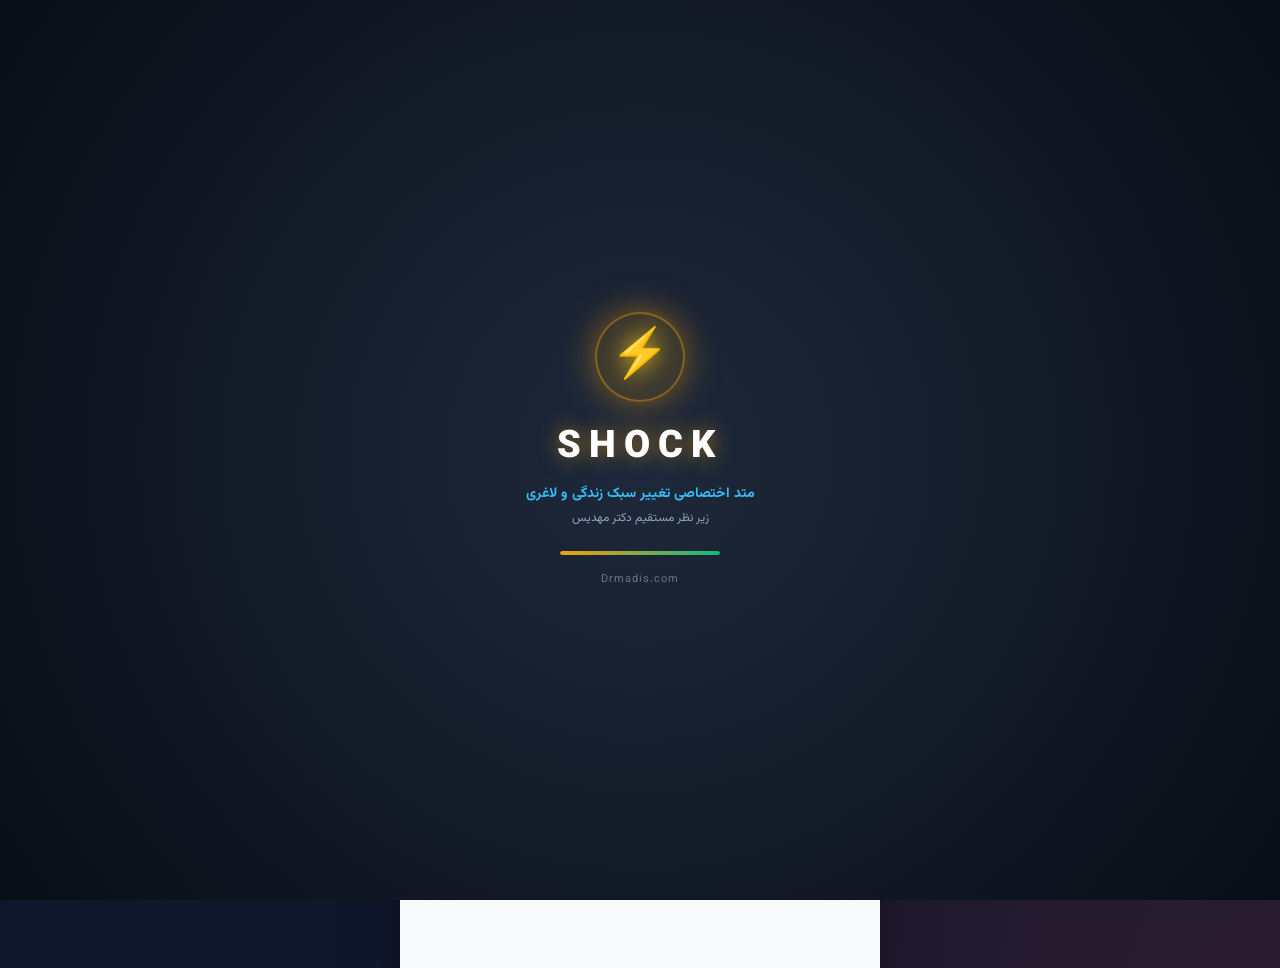
==== public/index.html @ b29654d5 "first Demo Install" ====
<!DOCTYPE html>
<html lang="fa" dir="rtl">
<head>
  <meta charset="UTF-8">
  <meta name="viewport" content="width=device-width, initial-scale=1.0, maximum-scale=1.0, user-scalable=no">
  <title>Shock ⚡ | متد شوک لاغری دکتر مهدیس</title>
  <link rel="stylesheet" href="style.css">
  <link rel="manifest" href="manifest.json">
  <meta name="theme-color" content="#090d16">
  <meta name="apple-mobile-web-app-capable" content="yes">
  <meta name="apple-mobile-web-app-status-bar-style" content="black-translucent">
  <meta name="apple-mobile-web-app-title" content="Shock">
  <link rel="apple-touch-icon" href="icons/icon.svg">
  <link rel="icon" type="image/svg+xml" href="icons/icon.svg">
</head>
<body>

  <!-- Animated Splash Screen (Shock ⚡) -->
  <div id="splashScreen" class="splash-screen" onclick="dismissSplash()">
    <div class="splash-content">
      <div class="splash-bolt-glow">
        <div class="splash-bolt">⚡</div>
      </div>
      <h1 class="splash-title">SHOCK</h1>
      <p class="splash-subtitle">متد اختصاصی تغییر سبک زندگی و لاغری</p>
      <div class="splash-doctor">زیر نظر مستقیم دکتر مهدیس</div>
      
      <div class="splash-loader-bar">
        <div class="splash-loader-progress"></div>
      </div>
      <div class="splash-domain">Drmadis.com</div>
    </div>
  </div>

  <!-- Mock Push Notification Toast -->
  <div id="notifToast" class="notif-toast">
    <div class="notif-icon" id="notifIcon">⚡</div>
    <div>
      <div class="notif-title" id="notifTitle">یادآور متد شوک دکتر مهدیس</div>
      <div class="notif-body" id="notifBody">سلام عزیزم! ۱۵ دقیقه تا ناهار مونده، ۲ لیوان آب ولرم و ۴ دور تنفس مربعی یادت نره.</div>
    </div>
  </div>

  <div class="app-container">
    
    <!-- Top Header -->
    <header class="app-header">
      <div class="brand-wrapper">
        <div class="doctor-avatar-wrap" style="background: linear-gradient(135deg, #f59e0b, #10b981);">
          <div class="doctor-avatar" style="font-size: 22px; background: #090d16; color: #facc15;">⚡</div>
          <div class="online-dot"></div>
        </div>
        <div class="brand-text">
          <h1>متد شوک | دکتر مهدیس</h1>
          <p>Drmadis.com • لایف‌استایل و رژیم ۹۰ روزه</p>
        </div>
      </div>
      <div class="header-actions">
        <div class="streak-pill">
          <span>🔥</span>
          <span id="streakCount">۵ روز</span>
        </div>
        <a href="doctor.html" style="font-size: 11px; text-decoration: none; background: #090d16; color: #facc15; border: 1px solid #f59e0b; padding: 4px 8px; border-radius: 8px; font-weight: 700;">
          پنل پزشک ⚡
        </a>
      </div>
    </header>

    <!-- Main Views -->
    <main class="main-view">

      <!-- Install App Banner (PWA / Android) -->
      <div id="installAppBanner" style="display: none; background: linear-gradient(135deg, #090d16, #1e293b); border: 1px solid #f59e0b; color: white; padding: 12px 14px; border-radius: 14px; margin-bottom: 14px; align-items: center; justify-content: space-between; box-shadow: 0 4px 15px rgba(245, 158, 11, 0.2);">
        <div style="display: flex; align-items: center; gap: 10px;">
          <span style="font-size: 24px; filter: drop-shadow(0 0 6px #f59e0b);">⚡</span>
          <div>
            <div style="font-size: 13px; font-weight: 800; color: #fde047;">نصب اپلیکیشن Shock روی گوشی</div>
            <div style="font-size: 10px; opacity: 0.9;">دسترسی سریع، بدون نوار مرورگر و آفلاین</div>
          </div>
        </div>
        <button id="installAppBtn" style="background: linear-gradient(135deg, #f59e0b, #d97706); color: #090d16; border: none; padding: 7px 14px; border-radius: 8px; font-size: 12px; font-weight: 900; cursor: pointer; box-shadow: 0 2px 6px rgba(0,0,0,0.3);">
          نصب اپلیکیشن
        </button>
      </div>

      <!-- ================= TAB 1: TODAY'S PLAN (HABIT STACKING) ================= -->
      <section id="tab-today" class="tab-pane active">
        
        <!-- Day Selector Strip -->
        <div class="days-strip" id="daysStrip">
          <!-- Dynamically populated by JS -->
        </div>

        <!-- Technique Hero Card -->
        <div class="technique-hero">
          <div class="technique-tag">
            <span>✨ تکنیک روز <span id="currentDayNum">۱</span> از ۹۰</span>
            <span style="opacity: 0.6;">•</span>
            <span id="techniqueCategory">هیدراتاسیون و هضم</span>
          </div>
          <h2 class="technique-title" id="techniqueTitle">نوشیدن دو لیوان آب ولرم قبل از وعده اصلی</h2>
          
          <div class="doctor-quote-box">
            <span style="font-size: 16px; margin-left: 4px;">👩‍⚕️</span>
            <span id="doctorQuote">«سلام عزیزم، به سفر تغییر سبک زندگیت خیلی خوش اومدی! اولین تکنیک ساده‌ترین اما قدرتمندترین کاره: قبل از ناهار و شام دو لیوان آب بنوش تا معده آماده هضم سالم بشه.»</span>
          </div>

          <!-- Doctor Audio Player -->
          <div class="audio-card" id="audioCard">
            <button class="play-btn" id="playBtn" onclick="toggleAudio()">▶</button>
            <div class="waveform-mock">
              <div class="wave-bar"></div><div class="wave-bar"></div><div class="wave-bar"></div>
              <div class="wave-bar"></div><div class="wave-bar"></div><div class="wave-bar"></div>
              <div class="wave-bar"></div><div class="wave-bar"></div><div class="wave-bar"></div>
              <div class="wave-bar"></div><div class="wave-bar"></div><div class="wave-bar"></div>
              <div class="wave-bar"></div><div class="wave-bar"></div><div class="wave-bar"></div>
            </div>
            <div class="audio-time" id="audioTime">01:25</div>
          </div>
        </div>

        <!-- Habit Stacking Cumulative Checklist -->
        <div class="habit-stack-section">
          <div class="stack-header">
            <div class="stack-title">
              <span>🎯 وظایف انباشتی امروز</span>
            </div>
            <div class="stack-count" id="completedTasksRatio">۰ از ۱ انجام شده</div>
          </div>
          <p style="font-size: 12px; color: var(--text-muted); margin-bottom: 12px;">
            تکنیک‌های هر روز به روزهای قبل اضافه می‌شوند تا سبک زندگی ماندگار شکل بگیرد:
          </p>
          <div class="task-list" id="taskList">
            <!-- Dynamically populated tasks -->
          </div>
        </div>

        <!-- Water & Workout Trackers -->
        <div class="trackers-grid">
          <div class="tracker-card">
            <div class="tracker-header">
              <span class="tracker-name">💧 آب مصرفی</span>
              <span style="font-size: 11px; color: #0284c7;">هدف: ۸ لیوان</span>
            </div>
            <div class="tracker-val"><span id="waterCount">۳</span> / ۸ <small style="font-size: 12px; font-weight: normal;">لیوان</small></div>
            <div class="water-glasses" id="waterGlasses">
              <span class="glass-icon filled" onclick="setWater(1)">🥛</span>
              <span class="glass-icon filled" onclick="setWater(2)">🥛</span>
              <span class="glass-icon filled" onclick="setWater(3)">🥛</span>
              <span class="glass-icon" onclick="setWater(4)">🥛</span>
              <span class="glass-icon" onclick="setWater(5)">🥛</span>
              <span class="glass-icon" onclick="setWater(6)">🥛</span>
              <span class="glass-icon" onclick="setWater(7)">🥛</span>
              <span class="glass-icon" onclick="setWater(8)">🥛</span>
            </div>
            <button class="btn-sm-action" onclick="addWater()">+ نوشیدن یک لیوان دیگر</button>
          </div>

          <div class="tracker-card">
            <div class="tracker-header">
              <span class="tracker-name">🏃‍♀️ پیاده‌روی و تمرین</span>
              <span style="font-size: 11px; color: #16a34a;">هدف: ۳۰ دقیقه</span>
            </div>
            <div class="tracker-val"><span id="workoutMins">۲۰</span> / ۳۰ <small style="font-size: 12px; font-weight: normal;">دقیقه</small></div>
            <div style="background: #e2e8f0; height: 8px; border-radius: 4px; overflow: hidden; margin-bottom: 12px;">
              <div id="workoutProgressBar" style="width: 66%; height: 100%; background: #10b981; transition: width 0.3s;"></div>
            </div>
            <button class="btn-sm-action" onclick="addWorkout(10)">+ ثبت ۱۰ دقیقه ورزش</button>
          </div>
        </div>

        <!-- Homework & Task Card (If applicable for day) -->
        <div class="card" id="homeworkCard" style="display: none;">
          <div class="card-title">
            <span>📝 تکلیف تعاملی امروز</span>
            <span style="font-size: 11px; background: #fef3c7; color: #b45309; padding: 2px 8px; border-radius: 12px;">ارسال برای پزشک</span>
          </div>
          <p id="homeworkInstruction" style="font-size: 13px; color: var(--text-muted); line-height: 1.6; margin-bottom: 10px;"></p>
          <div class="form-group">
            <input type="text" id="homeworkInput" class="form-input" placeholder="پاسخ یا گزارش خود را اینجا بنویسید...">
          </div>
          <button class="btn-outline" onclick="submitHomework()">ارسال تکلیف برای خانم دکتر</button>
        </div>

      </section>

      <!-- ================= TAB 2: WAITING ROOM (6-24 HOURS) ================= -->
      <section id="tab-waiting" class="tab-pane">
        <div class="waiting-room-hero">
          <div style="font-size: 40px; margin-bottom: 8px;">🔬</div>
          <h2 style="font-size: 18px; font-weight: 800;">پرونده شما در صف بررسی خانم دکتر است</h2>
          <p style="font-size: 13px; opacity: 0.9; margin-top: 6px; line-height: 1.6;">
            برخلاف رژیم‌های رباتیک و بی‌کیفیت، رژیم اختصاصی شما بر اساس جواب آزمایش و ویژگی‌های هورمونی توسط شخص خانم دکتر تنظیم می‌شود.
          </p>
          
          <div class="waiting-clock" id="countdownClock">18:42:15</div>
          <div style="font-size: 12px; opacity: 0.85;">زمان تقریبی تا آماده‌سازی کامل رژیم غذایی و ورزشی</div>

          <div class="doctor-inspect-steps">
            <div class="step-indicator done">
              <div class="step-bullet">✓</div>
              <span>دریافت مشخصات بیومتریک و سابقه پزشکی</span>
            </div>
            <div class="step-indicator done">
              <div class="step-bullet">✓</div>
              <span>بررسی برگه آزمایش خون و فاکتورهای تیروئید و قند</span>
            </div>
            <div class="step-indicator active">
              <div class="step-bullet">⚙</div>
              <span>آنالیز عکس‌های قبل و فرم بدنی توسط پزشک</span>
            </div>
            <div class="step-indicator">
              <div class="step-bullet">⏳</div>
              <span>محاسبه دقیق درشت‌مغذی‌ها و تنظیم پلن غذایی اختصاصی</span>
            </div>
            <div class="step-indicator">
              <div class="step-bullet">⏳</div>
              <span>تایید نهایی و بارگذاری در پنل مراجع</span>
            </div>
          </div>
        </div>

        <div class="card">
          <div class="card-title">تست سریع در دمو (ویژه بررسی کارفرما)</div>
          <p style="font-size: 13px; color: var(--text-muted); line-height: 1.6; margin-bottom: 12px;">
            برای اینکه بتوانید فوراً خروجی تایید پزشک را تست کنید، می‌توانید از این دکمه شبیه‌ساز استفاده کنید:
          </p>
          <button class="btn-primary" onclick="simulateDoctorApproval()">
            ⚡ شبیه‌سازی تایید فوری رژیم توسط خانم دکتر
          </button>
        </div>
      </section>

      <!-- ================= TAB 3: MEDICAL INTAKE & 360 PHOTOS ================= -->
      <section id="tab-intake" class="tab-pane">
        <div class="card">
          <div class="card-title">
            <span>📋 پرونده پزشکی و آنالیز سلامت</span>
            <span style="font-size: 11px; color: var(--primary);">زیر نظر پزشک</span>
          </div>

          <form id="intakeForm" onsubmit="saveIntake(event)">
            <div style="display: grid; grid-template-columns: 1fr 1fr; gap: 10px;">
              <div class="form-group">
                <label class="form-label">قد (سانتی‌متر)</label>
                <input type="number" id="userHeight" class="form-input" value="168" required>
              </div>
              <div class="form-group">
                <label class="form-label">وزن فعلی (کیلوگرم)</label>
                <input type="number" id="userWeight" class="form-input" value="78" required>
              </div>
            </div>

            <div style="display: grid; grid-template-columns: 1fr 1fr; gap: 10px;">
              <div class="form-group">
                <label class="form-label">سن</label>
                <input type="number" id="userAge" class="form-input" value="31" required>
              </div>
              <div class="form-group">
                <label class="form-label">وزن هدف (کیلوگرم)</label>
                <input type="number" id="userTargetWeight" class="form-input" value="62" required>
              </div>
            </div>

            <div class="form-group">
              <label class="form-label">وضعیت چرخه قاعدگی بانوان</label>
              <select id="userMenstrual" class="form-select">
                <option value="regular">کاملاً منظم (۲۸ تا ۳۰ روزه)</option>
                <option value="irregular">نامنظم / با تاخیر</option>
                <option value="pco">دارای تنبلی تخمدان (PCOS)</option>
                <option value="menopause">یائسگی</option>
                <option value="male">مراجع آقا هستم</option>
              </select>
            </div>

            <div class="form-group">
              <label class="form-label">سابقه بیماری‌ها و حساسیت‌ها</label>
              <input type="text" id="userConditions" class="form-input" value="کم‌کاری تیروئید خفیف (لووتیروکسین)، بدون آلرژی غذایی">
            </div>

            <!-- Blood Test Upload -->
            <div class="form-group">
              <label class="form-label">💉 آپلود برگه آزمایش خون (الزامی جهت بررسی پزشک)</label>
              <div class="upload-zone" onclick="document.getElementById('bloodTestFile').click()">
                <div style="font-size: 28px; margin-bottom: 4px;">📑</div>
                <div style="font-size: 13px; font-weight: 700; color: var(--primary);">انتخاب تصویر یا فایل PDF آزمایش</div>
                <div style="font-size: 11px; color: var(--text-muted); margin-top: 4px;" id="bloodTestFilename">فایل بارگذاری شده: Azmayesh-Khon-Tir98.pdf (تایید شده)</div>
                <input type="file" id="bloodTestFile" style="display: none;" onchange="handleBloodTestUpload(event)">
              </div>
            </div>

            <!-- 360 Degree Progress Photos (4 Angles) -->
            <div class="form-group">
              <label class="form-label">📸 تصاویر وضعیت بدنی (۴ زاویه روبرو، پشت و نیم‌رخ‌ها)</label>
              <p style="font-size: 11px; color: var(--text-muted); margin-bottom: 8px;">
                این تصاویر صرفاً توسط خانم دکتر برای ارزیابی افتادگی و چربی موضعی مشاهده شده و کاملاً محرمانه است.
              </p>
              
              <div class="angles-grid">
                <div class="angle-box">
                  <div class="angle-title">۱. نمای روبرو (Front)</div>
                  <div class="angle-preview" onclick="selectAnglePhoto('front')">
                    <span id="preview-front">🧍‍♀️</span>
                  </div>
                </div>

                <div class="angle-box">
                  <div class="angle-title">۲. نیم‌رخ راست (Right)</div>
                  <div class="angle-preview" onclick="selectAnglePhoto('right')">
                    <span id="preview-right">🧍‍♀️</span>
                  </div>
                </div>

                <div class="angle-box">
                  <div class="angle-title">۳. نمای پشت (Back)</div>
                  <div class="angle-preview" onclick="selectAnglePhoto('back')">
                    <span id="preview-back">🧍‍♀️</span>
                  </div>
                </div>

                <div class="angle-box">
                  <div class="angle-title">۴. نیم‌رخ چپ (Left)</div>
                  <div class="angle-preview" onclick="selectAnglePhoto('left')">
                    <span id="preview-left">🧍‍♀️</span>
                  </div>
                </div>
              </div>
            </div>

            <button type="submit" class="btn-primary" style="margin-top: 14px;">
              💾 ذخیره پرونده و ارسال برای خانم دکتر
            </button>
          </form>
        </div>
      </section>

      <!-- ================= TAB 4: FOLLOW-UP SIMULATOR ================= -->
      <section id="tab-followup" class="tab-pane">
        <div class="card">
          <div class="card-title">
            <span>🔔 موتور فالوآپ و پیگیری هوشمند</span>
            <span style="font-size: 11px; color: #10b981;">نرخ پایبندی: ۹۳٪</span>
          </div>
          <p style="font-size: 13px; color: var(--text-muted); line-height: 1.6; margin-bottom: 14px;">
            همانطور که کارفرمای محترم تاکید کردند، عامل اصلی نتیجه‌گیری افراد در رژیم «فالوآپ و یادآوری منظم» است. در اینجا نمونه نوتیفیکیشن‌های روزانه طراحی شده را امتحان کنید:
          </p>

          <div style="display: flex; flex-direction: column; gap: 10px;">
            <button class="btn-outline" onclick="triggerMockNotification('water')">
              💧 شبیه‌ساز نوتیفیکیشن: «آب قبل از غذا رو خوردی؟»
            </button>
            <button class="btn-outline" onclick="triggerMockNotification('breath')">
              🧘‍♀️ شبیه‌ساز نوتیفیکیشن: «۴ دور تنفس مربعی برای آرامش»
            </button>
            <button class="btn-outline" onclick="triggerMockNotification('workout')">
              👟 شبیه‌ساز نوتیفیکیشن: «وقت ۲۰ دقیقه پیاده‌روی شادابه»
            </button>
            <button class="btn-outline" onclick="triggerMockNotification('cbt')">
              📝 شبیه‌ساز نوتیفیکیشن: «جدول مزایای لاغریت رو امروز خوندی؟»
            </button>
          </div>
        </div>

        <div class="card">
          <div class="card-title">تنظیمات کانال‌های اطلاع‌رسانی</div>
          <div style="display: flex; flex-direction: column; gap: 10px; font-size: 13px;">
            <label style="display: flex; align-items: center; gap: 8px;">
              <input type="checkbox" checked> دریافت پیامک سریع در صورت بسته بودن اپلیکیشن
            </label>
            <label style="display: flex; align-items: center; gap: 8px;">
              <input type="checkbox" checked> نوتیفیکیشن پوش مرورگر (Web Push)
            </label>
            <label style="display: flex; align-items: center; gap: 8px;">
              <input type="checkbox" checked> یادآوری ویس‌های انگیزشی صبحگاهی خانم دکتر
            </label>
          </div>
        </div>
      </section>

      <!-- ================= TAB 5: GAMIFICATION ================= -->
      <section id="tab-rewards" class="tab-pane">
        <div class="card" style="background: linear-gradient(135deg, #f59e0b, #d97706); color: white;">
          <div style="display: flex; justify-content: space-between; align-items: center;">
            <div>
              <div style="font-size: 12px; opacity: 0.9;">سطح انگیزه و سلامت شما</div>
              <div style="font-size: 20px; font-weight: 900; margin-top: 4px;">رهروی پراراده (سطح ۲)</div>
            </div>
            <div style="font-size: 36px;">🏆</div>
          </div>
          <div style="margin-top: 14px; background: rgba(0, 0, 0, 0.2); padding: 8px 12px; border-radius: 8px; font-size: 12px;">
            امتیاز فعلی شما: <strong id="userTotalXp">۳۵۰</strong> امتیاز (۱۵۰ امتیاز تا باز شدن مدال بعدی)
          </div>
        </div>

        <div class="card">
          <div class="card-title">نشان‌های افتخار و دستاوردها</div>
          <div class="badges-grid">
            <div class="badge-card unlocked">
              <div class="badge-icon">💧</div>
              <div class="badge-name">سفیر آب</div>
              <div class="badge-status">کسب شده ✓</div>
            </div>
            <div class="badge-card unlocked">
              <div class="badge-icon">🧘‍♀️</div>
              <div class="badge-name">تنفس آرام</div>
              <div class="badge-status">کسب شده ✓</div>
            </div>
            <div class="badge-card unlocked">
              <div class="badge-icon">🥗</div>
              <div class="badge-name">بشقاب سبز</div>
              <div class="badge-status">کسب شده ✓</div>
            </div>
            <div class="badge-card">
              <div class="badge-icon">🪑</div>
              <div class="badge-name">تمرکز نشسته</div>
              <div class="badge-status">در حال تکمیل</div>
            </div>
            <div class="badge-card">
              <div class="badge-icon">📝</div>
              <div class="badge-name">کارت مزایا</div>
              <div class="badge-status">قفل در روز ۵</div>
            </div>
            <div class="badge-card">
              <div class="badge-icon">🏅</div>
              <div class="badge-name">هفته اول طلایی</div>
              <div class="badge-status">قفل در روز ۷</div>
            </div>
          </div>
        </div>
      </section>

      <!-- ================= TAB 6: FRIENDLY CHAT ================= -->
      <section id="tab-chat" class="tab-pane">
        <div class="chat-window">
          <div style="padding: 10px 14px; background: white; border-bottom: 1px solid var(--border); display: flex; align-items: center; gap: 10px;">
            <div style="width: 32px; height: 32px; border-radius: 50%; background: #e0f2fe; display: flex; align-items: center; justify-content: center; font-size: 16px;">👩‍⚕️</div>
            <div>
              <div style="font-size: 13px; font-weight: 700;">دستیار و مشاور خانم دکتر</div>
              <div style="font-size: 10px; color: #10b981;">پاسخگوی شما مثل یک دوست صمیمی</div>
            </div>
          </div>

          <div class="chat-messages" id="chatMessages">
            <div class="chat-bubble doctor">
              سلام دوست من! خسته نباشی. من و خانم دکتر اینجاییم تا هر سوال یا چالشی توی رژیم و تکنیک‌های روزت داری رو با هم حل کنیم. امروز چطور پیش رفت؟
            </div>
            <div class="chat-bubble user">
              سلام خانم دکتر، تکنیک تنفس مربعی قبل از ناهار واقعا استرسم رو کم کرد. فقط سر کار گاهی یادم میره آب بخورم.
            </div>
            <div class="chat-bubble doctor">
              آفرین به همتت! دقیقاً به همین خاطر روی گوشیت نوتیف یادآوری فرستادیم. بطری آب رو همیشه روی میز جلو چشمت بذار تا عادتت تثبیت بشه. عکس ناهارت رو هم بفرست تا بشقابت رو ببینم ❤️
            </div>
          </div>

          <div class="chat-input-bar">
            <input type="text" id="chatInput" class="chat-input" placeholder="پیام یا سوالت رو اینجا بنویس..." onkeypress="handleChatEnter(event)">
            <button class="chat-send-btn" onclick="sendChatMessage()">➤</button>
          </div>
        </div>
      </section>

    </main>

    <!-- Bottom Navigation Bar -->
    <nav class="app-nav">
      <button class="nav-item active" onclick="switchTab('tab-today', this)">
        <span class="icon">🏠</span>
        <span>برنامه امروز</span>
      </button>
      <button class="nav-item" onclick="switchTab('tab-waiting', this)">
        <span class="icon">⏳</span>
        <span>صف پزشک</span>
        <span class="nav-badge"></span>
      </button>
      <button class="nav-item" onclick="switchTab('tab-intake', this)">
        <span class="icon">📋</span>
        <span>پرونده سلامت</span>
      </button>
      <button class="nav-item" onclick="switchTab('tab-followup', this)">
        <span class="icon">🔔</span>
        <span>فالوآپ‌ها</span>
      </button>
      <button class="nav-item" onclick="switchTab('tab-rewards', this)">
        <span class="icon">🏆</span>
        <span>دستاوردها</span>
      </button>
      <button class="nav-item" onclick="switchTab('tab-chat', this)">
        <span class="icon">💬</span>
        <span>چت همراه</span>
      </button>
    </nav>

  </div>

  <script src="app.js"></script>
</body>
</html>
---- public/style.css ----
/* Modern Clinical Wellness Design System - Persian RTL Mobile & Desktop */
@import url('https://fonts.googleapis.com/css2?family=Vazirmatn:wght@300;400;500;600;700;800;900&display=swap');

:root {
  --primary: #0d9488;
  --primary-dark: #0f766e;
  --primary-light: #ccfbf1;
  --accent: #f43f5e;
  --accent-light: #ffe4e6;
  --gold: #f59e0b;
  --gold-light: #fef3c7;
  --bg-main: #f8fafc;
  --surface: #ffffff;
  --surface-alt: #f1f5f9;
  --text-main: #0f172a;
  --text-muted: #64748b;
  --text-light: #94a3b8;
  --border: #e2e8f0;
  --shadow-sm: 0 1px 2px 0 rgb(0 0 0 / 0.05);
  --shadow-md: 0 4px 6px -1px rgb(0 0 0 / 0.1), 0 2px 4px -2px rgb(0 0 0 / 0.1);
  --shadow-lg: 0 10px 15px -3px rgb(0 0 0 / 0.1), 0 4px 6px -4px rgb(0 0 0 / 0.1);
  --shadow-glow: 0 10px 25px -5px rgba(13, 148, 136, 0.25);
  --radius-sm: 8px;
  --radius-md: 14px;
  --radius-lg: 20px;
  --radius-full: 9999px;
  --transition: all 0.25s cubic-bezier(0.4, 0, 0.2, 1);
}

* {
  box-sizing: border-box;
  margin: 0;
  padding: 0;
  font-family: 'Vazirmatn', -apple-system, BlinkMacSystemFont, 'Segoe UI', Roboto, sans-serif;
  -webkit-tap-highlight-color: transparent;
}

body {
  direction: rtl;
  background: #0f172a;
  color: var(--text-main);
  min-height: 100vh;
  display: flex;
  justify-content: center;
  align-items: stretch;
  background-image: radial-gradient(at 0% 0%, rgba(13, 148, 136, 0.18) 0px, transparent 50%),
                    radial-gradient(at 100% 100%, rgba(244, 63, 94, 0.12) 0px, transparent 50%);
}

/* App Container (Smartphone Frame on Desktop, Full on Mobile) */
.app-container {
  width: 100%;
  max-width: 480px;
  background: var(--bg-main);
  min-height: 100vh;
  display: flex;
  flex-direction: column;
  position: relative;
  box-shadow: 0 25px 50px -12px rgba(0, 0, 0, 0.5);
  overflow-x: hidden;
}

/* Header */
.app-header {
  background: var(--surface);
  padding: 16px 20px;
  display: flex;
  align-items: center;
  justify-content: space-between;
  border-bottom: 1px solid var(--border);
  position: sticky;
  top: 0;
  z-index: 50;
  backdrop-filter: blur(10px);
  background-color: rgba(255, 255, 255, 0.95);
}

.brand-wrapper {
  display: flex;
  align-items: center;
  gap: 12px;
}

.doctor-avatar-wrap {
  position: relative;
  width: 46px;
  height: 46px;
  border-radius: var(--radius-full);
  background: linear-gradient(135deg, var(--primary), var(--accent));
  padding: 2px;
}

.doctor-avatar {
  width: 100%;
  height: 100%;
  border-radius: var(--radius-full);
  background: #ffffff;
  display: flex;
  align-items: center;
  justify-content: center;
  font-size: 22px;
  overflow: hidden;
}

.doctor-avatar img {
  width: 100%;
  height: 100%;
  object-fit: cover;
}

.online-dot {
  position: absolute;
  bottom: 0;
  right: 0;
  width: 12px;
  height: 12px;
  background: #10b981;
  border: 2px solid white;
  border-radius: var(--radius-full);
}

.brand-text h1 {
  font-size: 15px;
  font-weight: 800;
  color: var(--text-main);
}

.brand-text p {
  font-size: 11px;
  color: var(--primary);
  font-weight: 600;
}

.header-actions {
  display: flex;
  align-items: center;
  gap: 8px;
}

.streak-pill {
  display: flex;
  align-items: center;
  gap: 6px;
  background: var(--gold-light);
  color: #b45309;
  padding: 6px 12px;
  border-radius: var(--radius-full);
  font-size: 12px;
  font-weight: 700;
  box-shadow: var(--shadow-sm);
}

/* Navigation Tabs */
.app-nav {
  position: fixed;
  bottom: 0;
  width: 100%;
  max-width: 480px;
  background: var(--surface);
  border-top: 1px solid var(--border);
  display: flex;
  justify-content: space-around;
  padding: 8px 10px 14px;
  z-index: 50;
  box-shadow: 0 -4px 12px rgba(0, 0, 0, 0.05);
}

.nav-item {
  display: flex;
  flex-direction: column;
  align-items: center;
  gap: 4px;
  background: none;
  border: none;
  color: var(--text-muted);
  font-size: 11px;
  font-weight: 600;
  cursor: pointer;
  padding: 6px 10px;
  border-radius: var(--radius-md);
  transition: var(--transition);
  position: relative;
}

.nav-item .icon {
  font-size: 20px;
  transition: var(--transition);
}

.nav-item.active {
  color: var(--primary);
}

.nav-item.active .icon {
  transform: translateY(-2px) scale(1.1);
}

.nav-badge {
  position: absolute;
  top: 4px;
  left: 8px;
  width: 8px;
  height: 8px;
  background: var(--accent);
  border-radius: var(--radius-full);
}

/* Main Content Area */
.main-view {
  flex: 1;
  padding: 16px 18px 90px;
  overflow-y: auto;
}

.tab-pane {
  display: none;
  animation: fadeIn 0.3s ease-out;
}

.tab-pane.active {
  display: block;
}

@keyframes fadeIn {
  from { opacity: 0; transform: translateY(6px); }
  to { opacity: 1; transform: translateY(0); }
}

/* Card Components */
.card {
  background: var(--surface);
  border-radius: var(--radius-lg);
  padding: 18px;
  margin-bottom: 16px;
  border: 1px solid var(--border);
  box-shadow: var(--shadow-sm);
  transition: var(--transition);
}

.card:hover {
  box-shadow: var(--shadow-md);
}

.card-title {
  font-size: 15px;
  font-weight: 800;
  color: var(--text-main);
  display: flex;
  align-items: center;
  justify-content: space-between;
  margin-bottom: 12px;
}

/* Day Selector Strip */
.days-strip {
  display: flex;
  gap: 10px;
  overflow-x: auto;
  padding: 6px 2px 14px;
  scrollbar-width: none;
}

.days-strip::-webkit-scrollbar {
  display: none;
}

.day-chip {
  flex: 0 0 62px;
  background: var(--surface);
  border: 1px solid var(--border);
  border-radius: var(--radius-md);
  padding: 10px 4px;
  text-align: center;
  cursor: pointer;
  transition: var(--transition);
  box-shadow: var(--shadow-sm);
}

.day-chip .chip-label {
  font-size: 11px;
  color: var(--text-muted);
  display: block;
}

.day-chip .chip-num {
  font-size: 18px;
  font-weight: 800;
  color: var(--text-main);
  margin-top: 2px;
  display: block;
}

.day-chip.active {
  background: var(--primary);
  border-color: var(--primary);
  color: white;
  box-shadow: var(--shadow-glow);
  transform: translateY(-2px);
}

.day-chip.active .chip-label,
.day-chip.active .chip-num {
  color: white;
}

.day-chip.completed .chip-num {
  color: #10b981;
}

/* Voice & Technique Hero Card */
.technique-hero {
  background: linear-gradient(145deg, #0f766e, #134e4a);
  color: white;
  border-radius: var(--radius-lg);
  padding: 20px;
  margin-bottom: 18px;
  position: relative;
  overflow: hidden;
  box-shadow: var(--shadow-glow);
}

.technique-hero::after {
  content: '';
  position: absolute;
  top: -40px;
  left: -40px;
  width: 140px;
  height: 140px;
  background: rgba(255, 255, 255, 0.08);
  border-radius: var(--radius-full);
}

.technique-tag {
  display: inline-flex;
  align-items: center;
  gap: 6px;
  background: rgba(255, 255, 255, 0.16);
  padding: 4px 10px;
  border-radius: var(--radius-full);
  font-size: 11px;
  font-weight: 600;
  margin-bottom: 10px;
}

.technique-title {
  font-size: 18px;
  font-weight: 800;
  line-height: 1.4;
  margin-bottom: 8px;
}

.doctor-quote-box {
  background: rgba(0, 0, 0, 0.2);
  border-right: 3px solid #f43f5e;
  border-radius: var(--radius-sm);
  padding: 10px 12px;
  font-size: 13px;
  line-height: 1.6;
  margin: 12px 0;
  color: #f1f5f9;
}

/* Audio Player */
.audio-card {
  background: rgba(255, 255, 255, 0.12);
  border-radius: var(--radius-md);
  padding: 10px 14px;
  display: flex;
  align-items: center;
  gap: 12px;
  margin-top: 12px;
  backdrop-filter: blur(5px);
}

.play-btn {
  width: 42px;
  height: 42px;
  border-radius: var(--radius-full);
  background: #ffffff;
  color: var(--primary-dark);
  border: none;
  display: flex;
  align-items: center;
  justify-content: center;
  font-size: 18px;
  cursor: pointer;
  box-shadow: 0 4px 10px rgba(0, 0, 0, 0.2);
  transition: var(--transition);
  flex-shrink: 0;
}

.play-btn:hover {
  transform: scale(1.05);
}

.waveform-mock {
  flex: 1;
  display: flex;
  align-items: center;
  gap: 3px;
  height: 24px;
}

.wave-bar {
  flex: 1;
  background: rgba(255, 255, 255, 0.5);
  border-radius: 4px;
  height: 30%;
  animation: wave 1.2s ease-in-out infinite alternate;
}

.audio-card.playing .wave-bar {
  background: #f43f5e;
}

.audio-card.playing .wave-bar:nth-child(2n) { height: 70%; }
.audio-card.playing .wave-bar:nth-child(3n) { height: 100%; }
.audio-card.playing .wave-bar:nth-child(4n) { height: 40%; }

.audio-time {
  font-size: 11px;
  color: #e2e8f0;
  font-weight: 600;
  direction: ltr;
}

/* Habit Stacking Checklist */
.habit-stack-section {
  background: var(--surface);
  border-radius: var(--radius-lg);
  padding: 18px;
  margin-bottom: 18px;
  border: 1px solid var(--border);
}

.stack-header {
  display: flex;
  align-items: center;
  justify-content: space-between;
  margin-bottom: 14px;
}

.stack-title {
  font-size: 15px;
  font-weight: 800;
  color: var(--text-main);
  display: flex;
  align-items: center;
  gap: 6px;
}

.stack-count {
  font-size: 11px;
  font-weight: 700;
  background: var(--primary-light);
  color: var(--primary-dark);
  padding: 4px 8px;
  border-radius: var(--radius-full);
}

.task-list {
  display: flex;
  flex-direction: column;
  gap: 10px;
}

.task-item {
  display: flex;
  align-items: center;
  gap: 12px;
  padding: 12px;
  border-radius: var(--radius-md);
  border: 1px solid var(--border);
  background: var(--surface-alt);
  transition: var(--transition);
  cursor: pointer;
  user-select: none;
}

.task-item.checked {
  background: #f0fdf4;
  border-color: #86efac;
}

.task-item.checked .task-label {
  text-decoration: line-through;
  color: var(--text-muted);
}

.task-checkbox {
  width: 22px;
  height: 22px;
  border-radius: 6px;
  border: 2px solid #cbd5e1;
  display: flex;
  align-items: center;
  justify-content: center;
  background: white;
  transition: var(--transition);
  font-size: 14px;
  color: transparent;
  flex-shrink: 0;
}

.task-item.checked .task-checkbox {
  background: #10b981;
  border-color: #10b981;
  color: white;
}

.task-content {
  flex: 1;
}

.task-label {
  font-size: 13px;
  font-weight: 600;
  color: var(--text-main);
  line-height: 1.4;
}

.task-sub {
  font-size: 11px;
  color: var(--text-muted);
  margin-top: 2px;
}

/* Water & Activity Tracker */
.trackers-grid {
  display: grid;
  grid-template-columns: 1fr 1fr;
  gap: 12px;
  margin-bottom: 18px;
}

.tracker-card {
  background: var(--surface);
  border-radius: var(--radius-lg);
  padding: 16px;
  border: 1px solid var(--border);
  box-shadow: var(--shadow-sm);
  display: flex;
  flex-direction: column;
  justify-content: space-between;
}

.tracker-header {
  display: flex;
  align-items: center;
  justify-content: space-between;
  margin-bottom: 8px;
}

.tracker-name {
  font-size: 13px;
  font-weight: 700;
  color: var(--text-muted);
}

.tracker-val {
  font-size: 20px;
  font-weight: 900;
  color: var(--text-main);
  margin-bottom: 8px;
}

.water-glasses {
  display: flex;
  gap: 4px;
  flex-wrap: wrap;
  margin-bottom: 10px;
}

.glass-icon {
  font-size: 16px;
  opacity: 0.25;
  cursor: pointer;
  transition: var(--transition);
}

.glass-icon.filled {
  opacity: 1;
  filter: drop-shadow(0 2px 4px rgba(14, 165, 233, 0.4));
}

.btn-sm-action {
  background: var(--primary-light);
  color: var(--primary-dark);
  border: none;
  padding: 6px;
  border-radius: var(--radius-sm);
  font-size: 11px;
  font-weight: 700;
  cursor: pointer;
  transition: var(--transition);
}

.btn-sm-action:hover {
  background: var(--primary);
  color: white;
}

/* Waiting Room Banner (6 to 24 Hours) */
.waiting-room-hero {
  background: linear-gradient(135deg, #4338ca, #6366f1);
  color: white;
  border-radius: var(--radius-lg);
  padding: 24px;
  text-align: center;
  box-shadow: var(--shadow-lg);
  margin-bottom: 18px;
  position: relative;
  overflow: hidden;
}

.waiting-clock {
  font-size: 32px;
  font-weight: 900;
  letter-spacing: 2px;
  margin: 14px 0 6px;
  font-family: monospace;
  direction: ltr;
  display: inline-block;
  background: rgba(0, 0, 0, 0.25);
  padding: 8px 18px;
  border-radius: var(--radius-md);
  box-shadow: inset 0 2px 4px rgba(0,0,0,0.3);
}

.doctor-inspect-steps {
  margin-top: 16px;
  display: flex;
  flex-direction: column;
  gap: 8px;
  text-align: right;
  background: rgba(255, 255, 255, 0.12);
  padding: 14px;
  border-radius: var(--radius-md);
}

.step-indicator {
  display: flex;
  align-items: center;
  gap: 10px;
  font-size: 12px;
}

.step-bullet {
  width: 18px;
  height: 18px;
  border-radius: var(--radius-full);
  display: flex;
  align-items: center;
  justify-content: center;
  font-size: 10px;
  font-weight: 800;
  background: rgba(255, 255, 255, 0.3);
}

.step-indicator.done .step-bullet {
  background: #10b981;
  color: white;
}

.step-indicator.active .step-bullet {
  background: #f59e0b;
  color: white;
  animation: pulse 1.5s infinite;
}

@keyframes pulse {
  0% { transform: scale(1); }
  50% { transform: scale(1.15); }
  100% { transform: scale(1); }
}

/* Forms & Inputs */
.form-group {
  margin-bottom: 14px;
}

.form-label {
  display: block;
  font-size: 13px;
  font-weight: 700;
  color: var(--text-main);
  margin-bottom: 6px;
}

.form-input, .form-select, .form-textarea {
  width: 100%;
  padding: 10px 14px;
  border-radius: var(--radius-md);
  border: 1px solid var(--border);
  background: var(--surface);
  font-size: 14px;
  color: var(--text-main);
  outline: none;
  transition: var(--transition);
}

.form-input:focus, .form-select:focus, .form-textarea:focus {
  border-color: var(--primary);
  box-shadow: 0 0 0 3px rgba(13, 148, 136, 0.15);
}

.upload-zone {
  border: 2px dashed #cbd5e1;
  border-radius: var(--radius-md);
  padding: 18px;
  text-align: center;
  cursor: pointer;
  background: var(--surface-alt);
  transition: var(--transition);
}

.upload-zone:hover {
  border-color: var(--primary);
  background: var(--primary-light);
}

.angles-grid {
  display: grid;
  grid-template-columns: repeat(2, 1fr);
  gap: 10px;
  margin-top: 10px;
}

.angle-box {
  background: white;
  border: 1px solid var(--border);
  border-radius: var(--radius-md);
  padding: 10px;
  text-align: center;
}

.angle-title {
  font-size: 12px;
  font-weight: 700;
  color: var(--text-muted);
  margin-bottom: 6px;
}

.angle-preview {
  height: 90px;
  background: #f8fafc;
  border-radius: var(--radius-sm);
  display: flex;
  flex-direction: column;
  align-items: center;
  justify-content: center;
  font-size: 26px;
  color: #94a3b8;
  cursor: pointer;
  border: 1px dashed #cbd5e1;
  overflow: hidden;
  position: relative;
}

.angle-preview img {
  width: 100%;
  height: 100%;
  object-fit: cover;
}

/* Chat Module */
.chat-window {
  display: flex;
  flex-direction: column;
  height: calc(100vh - 200px);
  background: var(--surface);
  border-radius: var(--radius-lg);
  border: 1px solid var(--border);
  overflow: hidden;
}

.chat-messages {
  flex: 1;
  padding: 14px;
  overflow-y: auto;
  display: flex;
  flex-direction: column;
  gap: 12px;
  background: #f8fafc;
}

.chat-bubble {
  max-width: 82%;
  padding: 10px 14px;
  border-radius: 16px;
  font-size: 13px;
  line-height: 1.5;
  position: relative;
  word-break: break-word;
}

.chat-bubble.doctor {
  align-self: flex-start;
  background: white;
  color: var(--text-main);
  border-bottom-right-radius: 4px;
  box-shadow: var(--shadow-sm);
  border: 1px solid var(--border);
}

.chat-bubble.user {
  align-self: flex-end;
  background: var(--primary);
  color: white;
  border-bottom-left-radius: 4px;
}

.chat-input-bar {
  display: flex;
  align-items: center;
  gap: 8px;
  padding: 10px 12px;
  background: white;
  border-top: 1px solid var(--border);
}

.chat-input {
  flex: 1;
  border: 1px solid var(--border);
  padding: 8px 12px;
  border-radius: var(--radius-full);
  outline: none;
  font-size: 13px;
}

.chat-send-btn {
  background: var(--primary);
  color: white;
  border: none;
  width: 36px;
  height: 36px;
  border-radius: var(--radius-full);
  display: flex;
  align-items: center;
  justify-content: center;
  cursor: pointer;
  font-size: 16px;
}

/* Notification Follow-up Simulation Bar */
.notif-toast {
  position: fixed;
  top: 70px;
  left: 50%;
  transform: translateX(-50%) translateY(-100px);
  max-width: 440px;
  width: 90%;
  background: rgba(15, 23, 42, 0.95);
  color: white;
  padding: 14px 18px;
  border-radius: var(--radius-lg);
  box-shadow: 0 20px 25px -5px rgba(0,0,0,0.4);
  display: flex;
  align-items: center;
  gap: 12px;
  z-index: 100;
  transition: transform 0.4s cubic-bezier(0.16, 1, 0.3, 1);
  border: 1px solid rgba(255, 255, 255, 0.15);
  backdrop-filter: blur(8px);
}

.notif-toast.show {
  transform: translateX(-50%) translateY(0);
}

.notif-icon {
  font-size: 26px;
}

.notif-title {
  font-size: 13px;
  font-weight: 800;
  color: #38bdf8;
}

.notif-body {
  font-size: 12px;
  color: #e2e8f0;
  margin-top: 2px;
}

/* Buttons */
.btn-primary {
  width: 100%;
  background: linear-gradient(135deg, var(--primary), var(--primary-dark));
  color: white;
  border: none;
  padding: 12px 18px;
  border-radius: var(--radius-md);
  font-size: 14px;
  font-weight: 700;
  cursor: pointer;
  box-shadow: var(--shadow-glow);
  transition: var(--transition);
  display: flex;
  align-items: center;
  justify-content: center;
  gap: 8px;
}

.btn-primary:hover {
  transform: translateY(-1px);
  filter: brightness(1.05);
}

.btn-outline {
  width: 100%;
  background: transparent;
  color: var(--primary);
  border: 1.5px solid var(--primary);
  padding: 10px 16px;
  border-radius: var(--radius-md);
  font-size: 13px;
  font-weight: 700;
  cursor: pointer;
  transition: var(--transition);
}

.btn-outline:hover {
  background: var(--primary-light);
}

/* Gamification Grid */
.badges-grid {
  display: grid;
  grid-template-columns: repeat(3, 1fr);
  gap: 10px;
}

.badge-card {
  background: var(--surface);
  border: 1px solid var(--border);
  border-radius: var(--radius-md);
  padding: 12px 8px;
  text-align: center;
  box-shadow: var(--shadow-sm);
}

.badge-icon {
  font-size: 28px;
  margin-bottom: 4px;
}

.badge-name {
  font-size: 11px;
  font-weight: 700;
  color: var(--text-main);
}

.badge-status {
  font-size: 9px;
  color: var(--text-muted);
  margin-top: 2px;
}

.badge-card.unlocked {
  border-color: #f59e0b;
  background: #fffbeb;
}



/* Splash Screen (Shock ⚡) */
.splash-screen {
  position: fixed;
  inset: 0;
  background: radial-gradient(circle at center, #1e293b 0%, #090d16 100%);
  z-index: 9999;
  display: flex;
  align-items: center;
  justify-content: center;
  transition: opacity 0.5s ease, visibility 0.5s ease;
}

.splash-screen.fade-out {
  opacity: 0;
  visibility: hidden;
  pointer-events: none;
}

.splash-content {
  text-align: center;
  color: white;
  padding: 24px;
  display: flex;
  flex-direction: column;
  align-items: center;
}

.splash-bolt-glow {
  width: 90px;
  height: 90px;
  border-radius: 50%;
  background: rgba(245, 158, 11, 0.15);
  border: 2px solid rgba(245, 158, 11, 0.4);
  display: flex;
  align-items: center;
  justify-content: center;
  box-shadow: 0 0 35px rgba(245, 158, 11, 0.5);
  animation: boltPulse 1.6s infinite alternate;
  margin-bottom: 16px;
}

.splash-bolt {
  font-size: 48px;
  filter: drop-shadow(0 0 12px #facc15);
}

@keyframes boltPulse {
  0% { transform: scale(0.95); box-shadow: 0 0 20px rgba(245, 158, 11, 0.4); }
  100% { transform: scale(1.08); box-shadow: 0 0 45px rgba(245, 158, 11, 0.8); }
}

.splash-title {
  font-size: 38px;
  font-weight: 900;
  letter-spacing: 8px;
  color: #ffffff;
  text-shadow: 0 0 20px rgba(245, 158, 11, 0.6);
  margin-bottom: 6px;
}

.splash-subtitle {
  font-size: 14px;
  font-weight: 700;
  color: #38bdf8;
  margin-bottom: 4px;
}

.splash-doctor {
  font-size: 12px;
  color: #94a3b8;
  margin-bottom: 24px;
}

.splash-loader-bar {
  width: 160px;
  height: 4px;
  background: rgba(255, 255, 255, 0.15);
  border-radius: 4px;
  overflow: hidden;
  margin-bottom: 16px;
}

.splash-loader-progress {
  width: 0%;
  height: 100%;
  background: linear-gradient(90deg, #f59e0b, #10b981);
  border-radius: 4px;
  animation: splashLoad 1.6s cubic-bezier(0.4, 0, 0.2, 1) forwards;
}

@keyframes splashLoad {
  0% { width: 0%; }
  50% { width: 70%; }
  100% { width: 100%; }
}

.splash-domain {
  font-size: 11px;
  color: #64748b;
  letter-spacing: 1px;
}
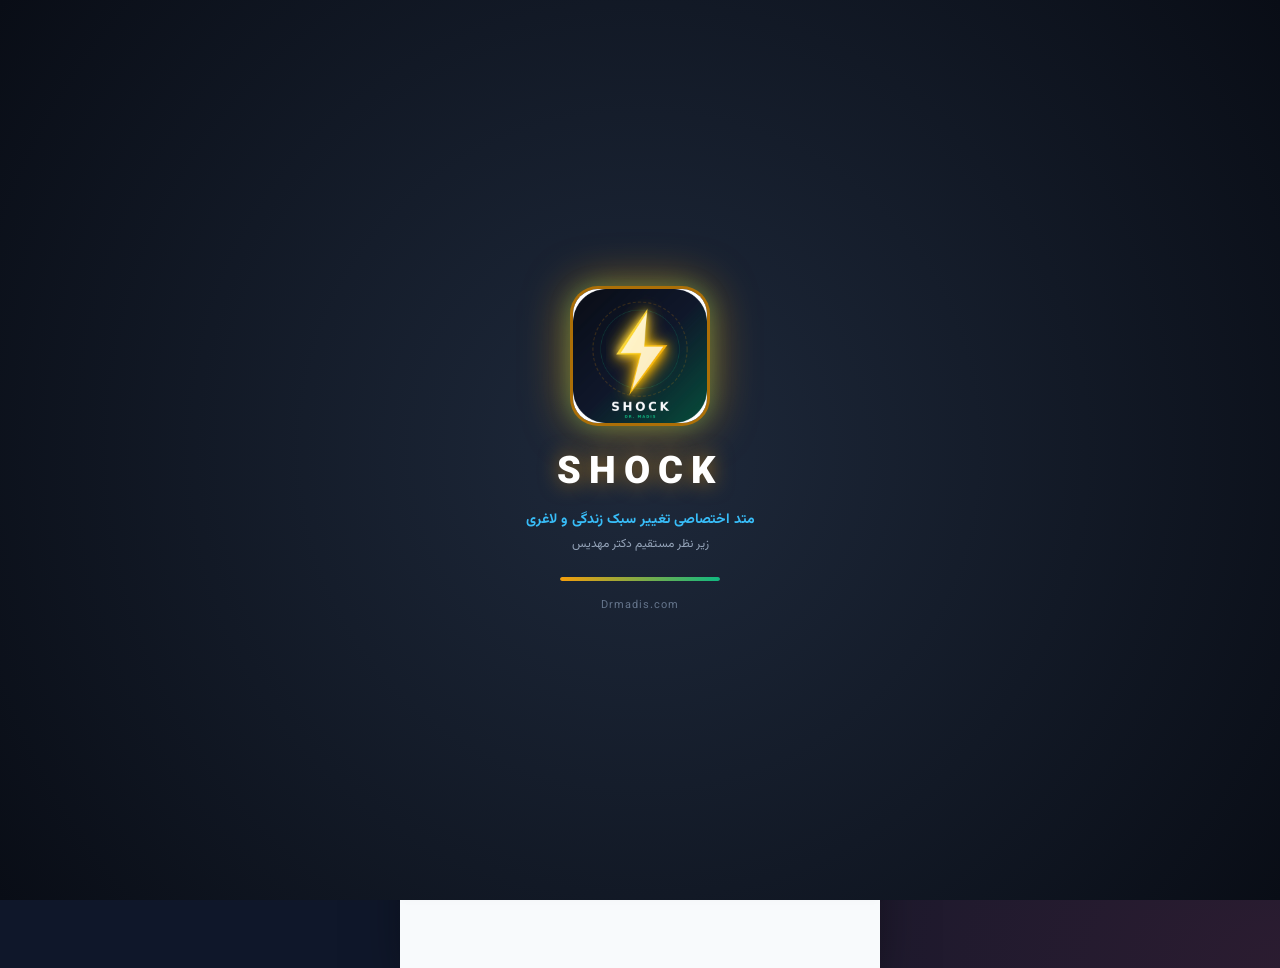
==== commit 602a9804: "update" ====
--- a/public/index.html
+++ b/public/index.html
@@ -10,16 +10,17 @@
   <meta name="apple-mobile-web-app-capable" content="yes">
   <meta name="apple-mobile-web-app-status-bar-style" content="black-translucent">
   <meta name="apple-mobile-web-app-title" content="Shock">
-  <link rel="apple-touch-icon" href="icons/icon.svg">
-  <link rel="icon" type="image/svg+xml" href="icons/icon.svg">
+  <link rel="apple-touch-icon" href="icons/shock.jpg">
+  <link rel="icon" type="image/jpeg" href="icons/shock.jpg">
+  <link rel="shortcut icon" href="icons/shock.jpg">
 </head>
 <body>
 
-  <!-- Animated Splash Screen (Shock ⚡) -->
+  <!-- Animated Splash Screen with shock.jpg -->
   <div id="splashScreen" class="splash-screen" onclick="dismissSplash()">
     <div class="splash-content">
-      <div class="splash-bolt-glow">
-        <div class="splash-bolt">⚡</div>
+      <div class="splash-image-wrapper">
+        <img src="icons/shock.jpg" alt="Shock ⚡" class="splash-image">
       </div>
       <h1 class="splash-title">SHOCK</h1>
       <p class="splash-subtitle">متد اختصاصی تغییر سبک زندگی و لاغری</p>
@@ -47,7 +48,9 @@
     <header class="app-header">
       <div class="brand-wrapper">
         <div class="doctor-avatar-wrap" style="background: linear-gradient(135deg, #f59e0b, #10b981);">
-          <div class="doctor-avatar" style="font-size: 22px; background: #090d16; color: #facc15;">⚡</div>
+          <div class="doctor-avatar" style="overflow: hidden; background: #090d16;">
+            <img src="icons/shock.jpg" alt="Shock" style="width:100%;height:100%;object-fit:cover;">
+          </div>
           <div class="online-dot"></div>
         </div>
         <div class="brand-text">
@@ -56,10 +59,10 @@
         </div>
       </div>
       <div class="header-actions">
-        <div class="streak-pill">
-          <span>🔥</span>
-          <span id="streakCount">۵ روز</span>
-        </div>
+        <a href="download.html" style="font-size: 11px; text-decoration: none; background: linear-gradient(135deg, #f59e0b, #d97706); color: #090d16; padding: 4px 8px; border-radius: 8px; font-weight: 800; display: inline-flex; align-items: center; gap: 3px;">
+          <span>📥</span>
+          <span>دانلود APK</span>
+        </a>
         <a href="doctor.html" style="font-size: 11px; text-decoration: none; background: #090d16; color: #facc15; border: 1px solid #f59e0b; padding: 4px 8px; border-radius: 8px; font-weight: 700;">
           پنل پزشک ⚡
         </a>
@@ -78,9 +81,14 @@
             <div style="font-size: 10px; opacity: 0.9;">دسترسی سریع، بدون نوار مرورگر و آفلاین</div>
           </div>
         </div>
-        <button id="installAppBtn" style="background: linear-gradient(135deg, #f59e0b, #d97706); color: #090d16; border: none; padding: 7px 14px; border-radius: 8px; font-size: 12px; font-weight: 900; cursor: pointer; box-shadow: 0 2px 6px rgba(0,0,0,0.3);">
-          نصب اپلیکیشن
-        </button>
+        <div style="display: flex; gap: 6px;">
+          <button id="installAppBtn" style="background: linear-gradient(135deg, #f59e0b, #d97706); color: #090d16; border: none; padding: 7px 12px; border-radius: 8px; font-size: 11px; font-weight: 900; cursor: pointer; box-shadow: 0 2px 6px rgba(0,0,0,0.3);">
+            نصب سریع
+          </button>
+          <a href="download.html" style="background: rgba(255,255,255,0.1); color: #f8fafc; border: 1px solid rgba(255,255,255,0.2); padding: 7px 10px; border-radius: 8px; font-size: 11px; font-weight: 700; text-decoration: none;">
+            دانلود APK
+          </a>
+        </div>
       </div>
 
       <!-- ================= TAB 1: TODAY'S PLAN (HABIT STACKING) ================= -->
--- a/public/style.css
+++ b/public/style.css
@@ -992,6 +992,30 @@
   align-items: center;
 }
 
+.splash-image-wrapper {
+  width: 140px;
+  height: 140px;
+  border-radius: 28px;
+  overflow: hidden;
+  box-shadow: 0 0 45px rgba(245, 158, 11, 0.6), 0 0 20px rgba(16, 185, 129, 0.4);
+  border: 3px solid rgba(245, 158, 11, 0.7);
+  margin-bottom: 18px;
+  animation: splashScale 1.6s ease-in-out infinite alternate;
+  background: #000;
+}
+
+.splash-image {
+  width: 100%;
+  height: 100%;
+  object-fit: cover;
+  display: block;
+}
+
+@keyframes splashScale {
+  0% { transform: scale(0.96); box-shadow: 0 0 30px rgba(245, 158, 11, 0.4); }
+  100% { transform: scale(1.04); box-shadow: 0 0 60px rgba(245, 158, 11, 0.85); }
+}
+
 .splash-bolt-glow {
   width: 90px;
   height: 90px;
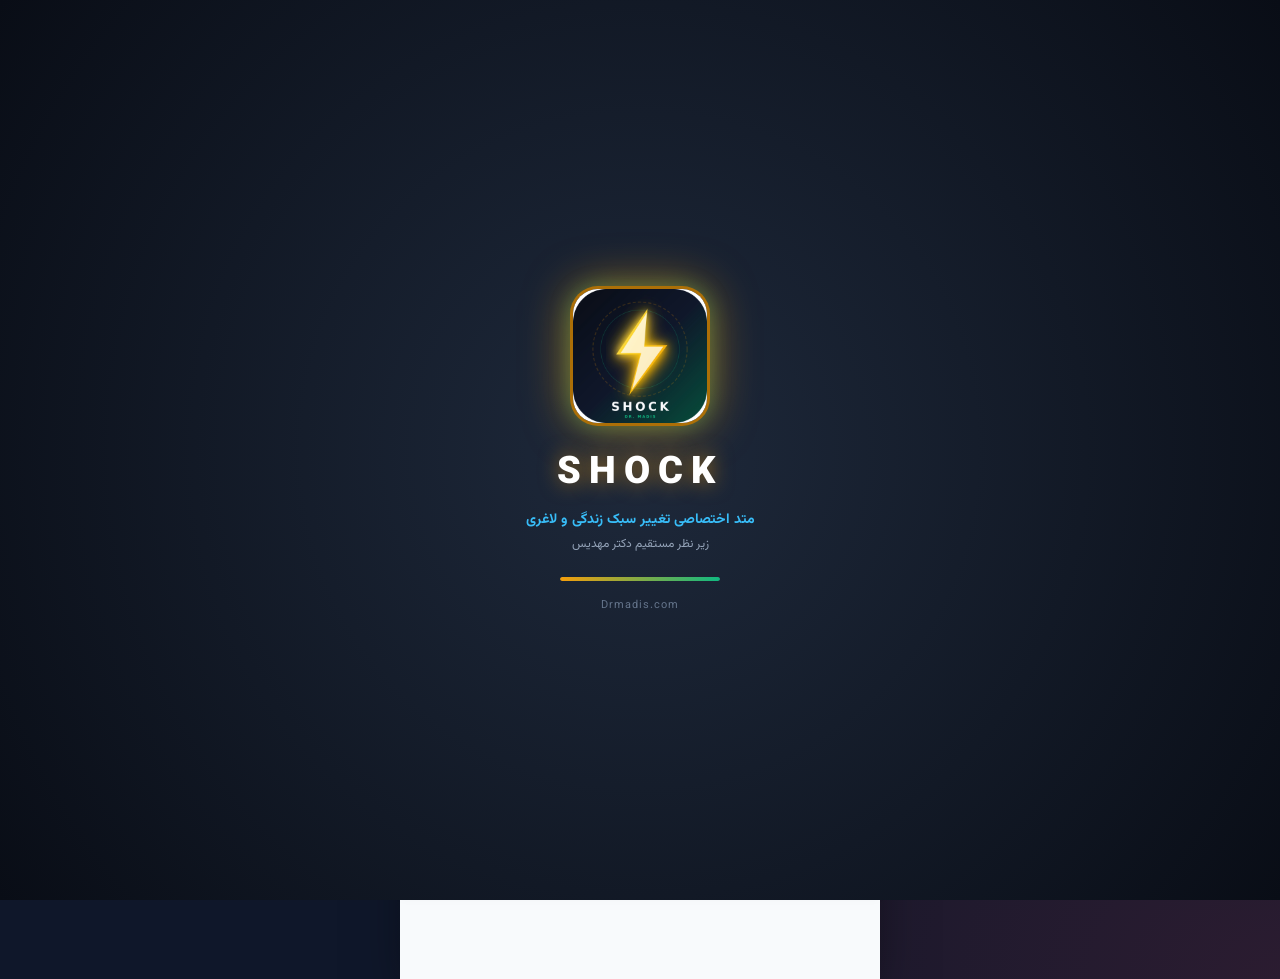
==== commit 56dee03d: "feat: add bilingual support and authentication" ====
--- a/public/index.html
+++ b/public/index.html
@@ -59,12 +59,26 @@
         </div>
       </div>
       <div class="header-actions">
+        <!-- Language Switcher (FA / EN) -->
+        <button id="langToggleBtn" class="lang-toggle-btn" onclick="toggleLanguage()" title="Switch Language / تغییر زبان">
+          <span>🌐</span>
+          <span id="langLabel">EN</span>
+        </button>
+
+        <!-- User Authentication Chip/Button -->
+        <div id="userAuthContainer">
+          <button class="user-auth-btn" onclick="openAuthModal('signin')">
+            <span>👤</span>
+            <span id="authBtnText">ورود</span>
+          </button>
+        </div>
+
         <a href="download.html" style="font-size: 11px; text-decoration: none; background: linear-gradient(135deg, #f59e0b, #d97706); color: #090d16; padding: 4px 8px; border-radius: 8px; font-weight: 800; display: inline-flex; align-items: center; gap: 3px;">
           <span>📥</span>
-          <span>دانلود APK</span>
+          <span id="downloadBtnText">APK</span>
         </a>
         <a href="doctor.html" style="font-size: 11px; text-decoration: none; background: #090d16; color: #facc15; border: 1px solid #f59e0b; padding: 4px 8px; border-radius: 8px; font-weight: 700;">
-          پنل پزشک ⚡
+          <span>⚡</span>
         </a>
       </div>
     </header>
@@ -500,6 +514,99 @@
 
   </div>
 
+  <!-- Auth Modal (Sign In / Sign Up) -->
+  <div id="authModalOverlay" class="auth-modal-overlay">
+    <div class="auth-modal">
+      <button class="auth-modal-close" onclick="closeAuthModal()">✕</button>
+      
+      <div style="text-align: center; margin-bottom: 12px;">
+        <div style="width: 52px; height: 52px; border-radius: 50%; overflow: hidden; margin: 0 auto 8px; border: 2px solid #f59e0b; box-shadow: 0 0 12px rgba(245, 158, 11, 0.4);">
+          <img src="icons/shock.jpg" style="width:100%;height:100%;object-fit:cover;">
+        </div>
+        <h3 id="authModalTitle" style="font-size: 18px; font-weight: 900;">ورود به متد شوک</h3>
+        <p id="authModalSubtitle" style="font-size: 12px; color: #64748b;">حساب اختصاصی مراجعین دکتر مهدیس</p>
+      </div>
+
+      <div class="auth-tabs">
+        <button id="tabBtnSignIn" class="auth-tab-btn active" onclick="switchAuthTab('signin')">ورود (Sign In)</button>
+        <button id="tabBtnSignUp" class="auth-tab-btn" onclick="switchAuthTab('signup')">ثبت‌نام (Sign Up)</button>
+      </div>
+
+      <div id="authMsg" class="auth-msg"></div>
+
+      <!-- Sign In Form -->
+      <form id="signInForm" class="auth-form active" onsubmit="handleSignIn(event)">
+        <div class="form-group">
+          <label id="lblSignInPhone" class="form-label">شماره موبایل یا ایمیل</label>
+          <input type="text" id="signInIdentifier" class="form-input" placeholder="09123456789 یا email@example.com" required>
+        </div>
+        <div class="form-group">
+          <label id="lblSignInPass" class="form-label">رمز عبور</label>
+          <input type="password" id="signInPassword" class="form-input" placeholder="••••••••" required>
+        </div>
+        <button type="submit" id="btnSignInSubmit" class="btn-primary" style="margin-top: 14px;">
+          ورود به پنل کاربری
+        </button>
+        <p style="font-size: 12px; text-align: center; color: #64748b; margin-top: 14px;">
+          <span id="txtNoAccount">حساب کاربری ندارید؟</span>
+          <a href="javascript:void(0)" onclick="switchAuthTab('signup')" style="color: var(--primary); font-weight: 700; text-decoration: none;" id="lnkGoSignUp">ثبت‌نام کنید</a>
+        </p>
+      </form>
+
+      <!-- Sign Up Form -->
+      <form id="signUpForm" class="auth-form" onsubmit="handleSignUp(event)">
+        <div class="form-group">
+          <label id="lblSignUpName" class="form-label">نام و نام خانوادگی</label>
+          <input type="text" id="signUpName" class="form-input" placeholder="مثال: سارا محمدی" required>
+        </div>
+        <div class="form-group">
+          <label id="lblSignUpPhone" class="form-label">شماره موبایل یا ایمیل</label>
+          <input type="text" id="signUpIdentifier" class="form-input" placeholder="0912... یا email@example.com" required>
+        </div>
+        <div class="form-group">
+          <label id="lblSignUpPass" class="form-label">رمز عبور (حداقل ۶ کاراکتر)</label>
+          <input type="password" id="signUpPassword" class="form-input" placeholder="••••••••" minlength="6" required>
+        </div>
+        <div style="display: grid; grid-template-columns: 1fr 1fr; gap: 8px;">
+          <div class="form-group">
+            <label id="lblSignUpAge" class="form-label">سن</label>
+            <input type="number" id="signUpAge" class="form-input" value="30" required>
+          </div>
+          <div class="form-group">
+            <label id="lblSignUpHeight" class="form-label">قد (سانتی‌متر)</label>
+            <input type="number" id="signUpHeight" class="form-input" value="168" required>
+          </div>
+        </div>
+        <div style="display: grid; grid-template-columns: 1fr 1fr; gap: 8px;">
+          <div class="form-group">
+            <label id="lblSignUpWeight" class="form-label">وزن فعلی (kg)</label>
+            <input type="number" id="signUpWeight" class="form-input" value="75" required>
+          </div>
+          <div class="form-group">
+            <label id="lblSignUpTarget" class="form-label">وزن هدف (kg)</label>
+            <input type="number" id="signUpTarget" class="form-input" value="60" required>
+          </div>
+        </div>
+        <button type="submit" id="btnSignUpSubmit" class="btn-primary" style="margin-top: 14px;">
+          ایجاد حساب و آغاز متد شوک
+        </button>
+        <p style="font-size: 12px; text-align: center; color: #64748b; margin-top: 14px;">
+          <span id="txtHaveAccount">قبلاً ثبت‌نام کرده‌اید؟</span>
+          <a href="javascript:void(0)" onclick="switchAuthTab('signin')" style="color: var(--primary); font-weight: 700; text-decoration: none;" id="lnkGoSignIn">وارد شوید</a>
+        </p>
+      </form>
+    </div>
+  </div>
+
+  <script>
+    if ('serviceWorker' in navigator) {
+      window.addEventListener('load', () => {
+        navigator.serviceWorker.register('sw.js', { scope: './' })
+          .then(reg => console.log('SW registered:', reg.scope))
+          .catch(err => console.log('SW err:', err));
+      });
+    }
+  </script>
   <script src="app.js"></script>
 </body>
 </html>
--- a/public/style.css
+++ b/public/style.css
@@ -1090,3 +1090,210 @@
   color: #64748b;
   letter-spacing: 1px;
 }
+
+
+/* ================= LTR & BILINGUAL SUPPORT ================= */
+html[dir="ltr"] body {
+  direction: ltr;
+}
+
+html[dir="ltr"] .doctor-quote-box {
+  border-right: none;
+  border-left: 3px solid #f43f5e;
+}
+
+html[dir="ltr"] .doctor-inspect-steps {
+  text-align: left;
+}
+
+html[dir="ltr"] .chat-bubble.doctor {
+  border-bottom-right-radius: 16px;
+  border-bottom-left-radius: 4px;
+}
+
+html[dir="ltr"] .chat-bubble.user {
+  border-bottom-left-radius: 16px;
+  border-bottom-right-radius: 4px;
+}
+
+/* Language Switcher Pill */
+.lang-toggle-btn {
+  background: rgba(245, 158, 11, 0.12);
+  color: #f59e0b;
+  border: 1px solid rgba(245, 158, 11, 0.4);
+  padding: 4px 8px;
+  border-radius: var(--radius-sm);
+  font-size: 11px;
+  font-weight: 800;
+  cursor: pointer;
+  transition: var(--transition);
+  display: inline-flex;
+  align-items: center;
+  gap: 4px;
+}
+
+.lang-toggle-btn:hover {
+  background: #f59e0b;
+  color: #090d16;
+}
+
+/* User Auth Chip */
+.user-auth-btn {
+  background: linear-gradient(135deg, #0d9488, #0f766e);
+  color: white;
+  border: none;
+  padding: 5px 10px;
+  border-radius: var(--radius-sm);
+  font-size: 11px;
+  font-weight: 700;
+  cursor: pointer;
+  display: inline-flex;
+  align-items: center;
+  gap: 5px;
+  transition: var(--transition);
+}
+
+.user-auth-btn:hover {
+  filter: brightness(1.1);
+}
+
+.user-logged-chip {
+  display: inline-flex;
+  align-items: center;
+  gap: 6px;
+  background: #e0f2fe;
+  color: #0369a1;
+  padding: 3px 8px;
+  border-radius: var(--radius-full);
+  font-size: 11px;
+  font-weight: 700;
+}
+
+.btn-signout {
+  background: none;
+  border: none;
+  color: #ef4444;
+  font-size: 11px;
+  font-weight: 800;
+  cursor: pointer;
+  padding: 0 4px;
+  text-decoration: underline;
+}
+
+/* ================= AUTH MODAL (SIGN IN / SIGN UP) ================= */
+.auth-modal-overlay {
+  position: fixed;
+  inset: 0;
+  background: rgba(15, 23, 42, 0.85);
+  backdrop-filter: blur(8px);
+  z-index: 999;
+  display: flex;
+  align-items: center;
+  justify-content: center;
+  padding: 16px;
+  opacity: 0;
+  visibility: hidden;
+  transition: all 0.3s cubic-bezier(0.16, 1, 0.3, 1);
+}
+
+.auth-modal-overlay.open {
+  opacity: 1;
+  visibility: visible;
+}
+
+.auth-modal {
+  width: 100%;
+  max-width: 420px;
+  background: #ffffff;
+  border-radius: 20px;
+  padding: 24px 20px;
+  box-shadow: 0 25px 50px -12px rgba(0, 0, 0, 0.4);
+  position: relative;
+  transform: translateY(20px) scale(0.95);
+  transition: transform 0.3s cubic-bezier(0.16, 1, 0.3, 1);
+  color: var(--text-main);
+  max-height: 90vh;
+  overflow-y: auto;
+}
+
+.auth-modal-overlay.open .auth-modal {
+  transform: translateY(0) scale(1);
+}
+
+.auth-modal-close {
+  position: absolute;
+  top: 16px;
+  left: 16px;
+  background: #f1f5f9;
+  border: none;
+  width: 32px;
+  height: 32px;
+  border-radius: 50%;
+  font-size: 16px;
+  cursor: pointer;
+  display: flex;
+  align-items: center;
+  justify-content: center;
+  color: #64748b;
+}
+
+html[dir="ltr"] .auth-modal-close {
+  left: auto;
+  right: 16px;
+}
+
+.auth-tabs {
+  display: flex;
+  border-bottom: 2px solid #f1f5f9;
+  margin-bottom: 18px;
+  margin-top: 10px;
+}
+
+.auth-tab-btn {
+  flex: 1;
+  padding: 10px;
+  background: none;
+  border: none;
+  font-size: 14px;
+  font-weight: 800;
+  color: #64748b;
+  cursor: pointer;
+  border-bottom: 3px solid transparent;
+  transition: var(--transition);
+}
+
+.auth-tab-btn.active {
+  color: var(--primary);
+  border-bottom-color: var(--primary);
+}
+
+.auth-form {
+  display: none;
+  animation: fadeIn 0.25s ease-out;
+}
+
+.auth-form.active {
+  display: block;
+}
+
+.auth-msg {
+  padding: 8px 12px;
+  border-radius: 8px;
+  font-size: 12px;
+  margin-bottom: 12px;
+  display: none;
+}
+
+.auth-msg.error {
+  display: block;
+  background: #fee2e2;
+  color: #991b1b;
+  border: 1px solid #fca5a5;
+}
+
+.auth-msg.success {
+  display: block;
+  background: #dcfce7;
+  color: #166534;
+  border: 1px solid #86efac;
+}
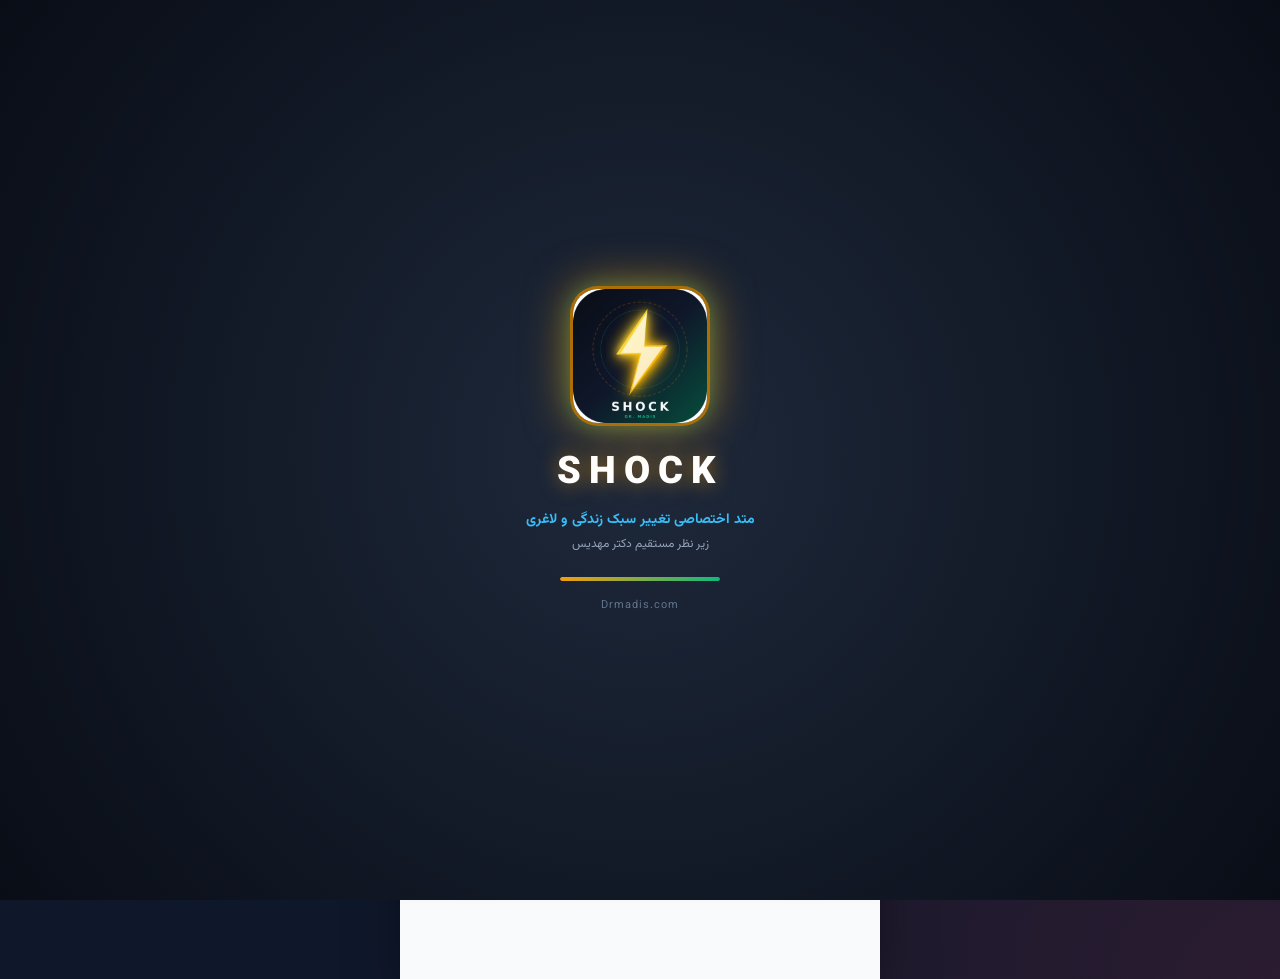
==== commit 6a2dd82e: "fix: toast notification overlay and bottom navigation labels" ====
--- a/public/index.html
+++ b/public/index.html
@@ -36,10 +36,11 @@
   <!-- Mock Push Notification Toast -->
   <div id="notifToast" class="notif-toast">
     <div class="notif-icon" id="notifIcon">⚡</div>
-    <div>
+    <div style="flex: 1; min-width: 0;">
       <div class="notif-title" id="notifTitle">یادآور متد شوک دکتر مهدیس</div>
       <div class="notif-body" id="notifBody">سلام عزیزم! ۱۵ دقیقه تا ناهار مونده، ۲ لیوان آب ولرم و ۴ دور تنفس مربعی یادت نره.</div>
     </div>
+    <button class="notif-close-btn" onclick="dismissNotification()" title="بستن / Close">✕</button>
   </div>
 
   <div class="app-container">
@@ -487,28 +488,28 @@
     <nav class="app-nav">
       <button class="nav-item active" onclick="switchTab('tab-today', this)">
         <span class="icon">🏠</span>
-        <span>برنامه امروز</span>
+        <span class="nav-label" id="navLabelToday">برنامه امروز</span>
       </button>
       <button class="nav-item" onclick="switchTab('tab-waiting', this)">
         <span class="icon">⏳</span>
-        <span>صف پزشک</span>
+        <span class="nav-label" id="navLabelWaiting">صف پزشک</span>
         <span class="nav-badge"></span>
       </button>
       <button class="nav-item" onclick="switchTab('tab-intake', this)">
         <span class="icon">📋</span>
-        <span>پرونده سلامت</span>
+        <span class="nav-label" id="navLabelIntake">پرونده سلامت</span>
       </button>
       <button class="nav-item" onclick="switchTab('tab-followup', this)">
         <span class="icon">🔔</span>
-        <span>فالوآپ‌ها</span>
+        <span class="nav-label" id="navLabelFollowup">فالوآپ‌ها</span>
       </button>
       <button class="nav-item" onclick="switchTab('tab-rewards', this)">
         <span class="icon">🏆</span>
-        <span>دستاوردها</span>
+        <span class="nav-label" id="navLabelRewards">دستاوردها</span>
       </button>
       <button class="nav-item" onclick="switchTab('tab-chat', this)">
         <span class="icon">💬</span>
-        <span>چت همراه</span>
+        <span class="nav-label" id="navLabelChat">چت همراه</span>
       </button>
     </nav>
 
--- a/public/style.css
+++ b/public/style.css
@@ -198,11 +198,16 @@
 .nav-badge {
   position: absolute;
   top: 4px;
-  left: 8px;
-  width: 8px;
-  height: 8px;
+  left: 10px;
+  width: 7px;
+  height: 7px;
   background: var(--accent);
   border-radius: var(--radius-full);
+  pointer-events: none;
+  font-size: 0 !important;
+  line-height: 0 !important;
+  color: transparent !important;
+  overflow: hidden;
 }
 
 /* Main Content Area */
@@ -845,27 +850,60 @@
 /* Notification Follow-up Simulation Bar */
 .notif-toast {
   position: fixed;
-  top: 70px;
+  top: -200px;
   left: 50%;
-  transform: translateX(-50%) translateY(-100px);
+  transform: translateX(-50%);
   max-width: 440px;
   width: 90%;
-  background: rgba(15, 23, 42, 0.95);
-  color: white;
-  padding: 14px 18px;
+  background: rgba(15, 23, 42, 0.98);
+  color: white;
+  padding: 12px 16px;
   border-radius: var(--radius-lg);
-  box-shadow: 0 20px 25px -5px rgba(0,0,0,0.4);
+  box-shadow: 0 20px 30px rgba(0, 0, 0, 0.6);
   display: flex;
   align-items: center;
   gap: 12px;
-  z-index: 100;
-  transition: transform 0.4s cubic-bezier(0.16, 1, 0.3, 1);
-  border: 1px solid rgba(255, 255, 255, 0.15);
-  backdrop-filter: blur(8px);
+  z-index: 2000;
+  opacity: 0;
+  visibility: hidden;
+  pointer-events: none;
+  transition: all 0.35s cubic-bezier(0.16, 1, 0.3, 1);
+  border: 1px solid rgba(245, 158, 11, 0.4);
+  backdrop-filter: blur(10px);
 }
 
 .notif-toast.show {
-  transform: translateX(-50%) translateY(0);
+  top: 14px;
+  opacity: 1;
+  visibility: visible;
+  pointer-events: auto;
+}
+
+.notif-close-btn {
+  background: rgba(255, 255, 255, 0.15);
+  border: none;
+  color: #94a3b8;
+  width: 26px;
+  height: 26px;
+  border-radius: 50%;
+  font-size: 13px;
+  display: flex;
+  align-items: center;
+  justify-content: center;
+  cursor: pointer;
+  margin-right: auto;
+  transition: var(--transition);
+  flex-shrink: 0;
+}
+
+html[dir="ltr"] .notif-close-btn {
+  margin-right: 0;
+  margin-left: auto;
+}
+
+.notif-close-btn:hover {
+  background: rgba(255, 255, 255, 0.3);
+  color: white;
 }
 
 .notif-icon {
@@ -1118,11 +1156,11 @@
 
 /* Language Switcher Pill */
 .lang-toggle-btn {
-  background: rgba(245, 158, 11, 0.12);
-  color: #f59e0b;
-  border: 1px solid rgba(245, 158, 11, 0.4);
-  padding: 4px 8px;
-  border-radius: var(--radius-sm);
+  background: linear-gradient(135deg, #1e293b, #0f172a);
+  color: #facc15;
+  border: 1.5px solid #f59e0b;
+  padding: 5px 9px;
+  border-radius: 8px;
   font-size: 11px;
   font-weight: 800;
   cursor: pointer;
@@ -1130,11 +1168,13 @@
   display: inline-flex;
   align-items: center;
   gap: 4px;
+  box-shadow: 0 2px 6px rgba(0, 0, 0, 0.3);
 }
 
 .lang-toggle-btn:hover {
   background: #f59e0b;
   color: #090d16;
+  transform: scale(1.05);
 }
 
 /* User Auth Chip */
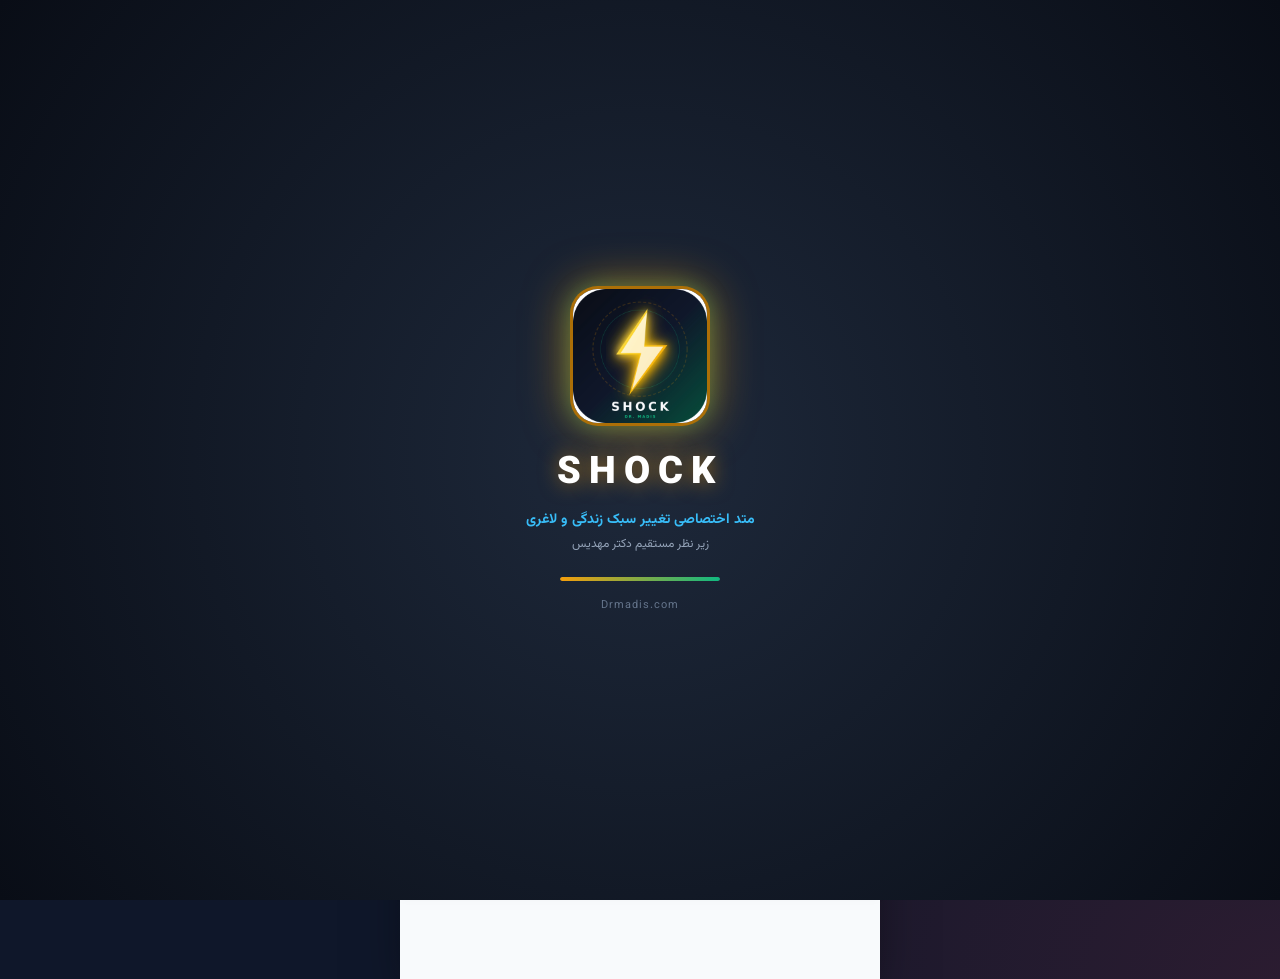
==== commit 3335d11f: "updated" ====
--- a/public/index.html
+++ b/public/index.html
@@ -23,8 +23,8 @@
         <img src="icons/shock.jpg" alt="Shock ⚡" class="splash-image">
       </div>
       <h1 class="splash-title">SHOCK</h1>
-      <p class="splash-subtitle">متد اختصاصی تغییر سبک زندگی و لاغری</p>
-      <div class="splash-doctor">زیر نظر مستقیم دکتر مهدیس</div>
+      <p class="splash-subtitle" data-i18n="splashSubtitle">متد اختصاصی تغییر سبک زندگی و لاغری</p>
+      <div class="splash-doctor" data-i18n="splashDoctor">زیر نظر مستقیم دکتر مهدیس</div>
       
       <div class="splash-loader-bar">
         <div class="splash-loader-progress"></div>
@@ -37,8 +37,8 @@
   <div id="notifToast" class="notif-toast">
     <div class="notif-icon" id="notifIcon">⚡</div>
     <div style="flex: 1; min-width: 0;">
-      <div class="notif-title" id="notifTitle">یادآور متد شوک دکتر مهدیس</div>
-      <div class="notif-body" id="notifBody">سلام عزیزم! ۱۵ دقیقه تا ناهار مونده، ۲ لیوان آب ولرم و ۴ دور تنفس مربعی یادت نره.</div>
+      <div class="notif-title" id="notifTitle" data-i18n="notifDefaultTitle">یادآور متد شوک دکتر مهدیس</div>
+      <div class="notif-body" id="notifBody" data-i18n="notifDefaultBody">سلام عزیزم! ۱۵ دقیقه تا ناهار مونده، ۲ لیوان آب ولرم و ۴ دور تنفس مربعی یادت نره.</div>
     </div>
     <button class="notif-close-btn" onclick="dismissNotification()" title="بستن / Close">✕</button>
   </div>
@@ -55,8 +55,8 @@
           <div class="online-dot"></div>
         </div>
         <div class="brand-text">
-          <h1>متد شوک | دکتر مهدیس</h1>
-          <p>Drmadis.com • لایف‌استایل و رژیم ۹۰ روزه</p>
+          <h1 data-i18n="brandTitle">متد شوک | دکتر مهدیس</h1>
+          <p data-i18n="brandSubtitle">Drmadis.com • لایف‌استایل و رژیم ۹۰ روزه</p>
         </div>
       </div>
       <div class="header-actions">
@@ -70,13 +70,13 @@
         <div id="userAuthContainer">
           <button class="user-auth-btn" onclick="openAuthModal('signin')">
             <span>👤</span>
-            <span id="authBtnText">ورود</span>
+            <span id="authBtnText" data-i18n="authBtnSignIn">ورود</span>
           </button>
         </div>
 
         <a href="download.html" style="font-size: 11px; text-decoration: none; background: linear-gradient(135deg, #f59e0b, #d97706); color: #090d16; padding: 4px 8px; border-radius: 8px; font-weight: 800; display: inline-flex; align-items: center; gap: 3px;">
           <span>📥</span>
-          <span id="downloadBtnText">APK</span>
+          <span id="downloadBtnText" data-i18n="downloadApk">APK</span>
         </a>
         <a href="doctor.html" style="font-size: 11px; text-decoration: none; background: #090d16; color: #facc15; border: 1px solid #f59e0b; padding: 4px 8px; border-radius: 8px; font-weight: 700;">
           <span>⚡</span>
@@ -92,15 +92,15 @@
         <div style="display: flex; align-items: center; gap: 10px;">
           <span style="font-size: 24px; filter: drop-shadow(0 0 6px #f59e0b);">⚡</span>
           <div>
-            <div style="font-size: 13px; font-weight: 800; color: #fde047;">نصب اپلیکیشن Shock روی گوشی</div>
-            <div style="font-size: 10px; opacity: 0.9;">دسترسی سریع، بدون نوار مرورگر و آفلاین</div>
+            <div style="font-size: 13px; font-weight: 800; color: #fde047;" data-i18n="installBannerTitle">نصب اپلیکیشن Shock روی گوشی</div>
+            <div style="font-size: 10px; opacity: 0.9;" data-i18n="installBannerSub">دسترسی سریع، بدون نوار مرورگر و آفلاین</div>
           </div>
         </div>
         <div style="display: flex; gap: 6px;">
-          <button id="installAppBtn" style="background: linear-gradient(135deg, #f59e0b, #d97706); color: #090d16; border: none; padding: 7px 12px; border-radius: 8px; font-size: 11px; font-weight: 900; cursor: pointer; box-shadow: 0 2px 6px rgba(0,0,0,0.3);">
+          <button id="installAppBtn" data-i18n="installBtn" style="background: linear-gradient(135deg, #f59e0b, #d97706); color: #090d16; border: none; padding: 7px 12px; border-radius: 8px; font-size: 11px; font-weight: 900; cursor: pointer; box-shadow: 0 2px 6px rgba(0,0,0,0.3);">
             نصب سریع
           </button>
-          <a href="download.html" style="background: rgba(255,255,255,0.1); color: #f8fafc; border: 1px solid rgba(255,255,255,0.2); padding: 7px 10px; border-radius: 8px; font-size: 11px; font-weight: 700; text-decoration: none;">
+          <a href="download.html" data-i18n="downloadApkBtn" style="background: rgba(255,255,255,0.1); color: #f8fafc; border: 1px solid rgba(255,255,255,0.2); padding: 7px 10px; border-radius: 8px; font-size: 11px; font-weight: 700; text-decoration: none;">
             دانلود APK
           </a>
         </div>
@@ -117,7 +117,7 @@
         <!-- Technique Hero Card -->
         <div class="technique-hero">
           <div class="technique-tag">
-            <span>✨ تکنیک روز <span id="currentDayNum">۱</span> از ۹۰</span>
+            <span>✨ <span data-i18n="techniquePrefix">تکنیک روز</span> <span id="currentDayNum">۱</span> <span data-i18n="techniqueOf90">از ۹۰</span></span>
             <span style="opacity: 0.6;">•</span>
             <span id="techniqueCategory">هیدراتاسیون و هضم</span>
           </div>
@@ -146,11 +146,11 @@
         <div class="habit-stack-section">
           <div class="stack-header">
             <div class="stack-title">
-              <span>🎯 وظایف انباشتی امروز</span>
+              <span data-i18n="tasksHeader">🎯 وظایف انباشتی امروز</span>
             </div>
             <div class="stack-count" id="completedTasksRatio">۰ از ۱ انجام شده</div>
           </div>
-          <p style="font-size: 12px; color: var(--text-muted); margin-bottom: 12px;">
+          <p style="font-size: 12px; color: var(--text-muted); margin-bottom: 12px;" data-i18n="tasksDesc">
             تکنیک‌های هر روز به روزهای قبل اضافه می‌شوند تا سبک زندگی ماندگار شکل بگیرد:
           </p>
           <div class="task-list" id="taskList">
@@ -162,10 +162,10 @@
         <div class="trackers-grid">
           <div class="tracker-card">
             <div class="tracker-header">
-              <span class="tracker-name">💧 آب مصرفی</span>
-              <span style="font-size: 11px; color: #0284c7;">هدف: ۸ لیوان</span>
-            </div>
-            <div class="tracker-val"><span id="waterCount">۳</span> / ۸ <small style="font-size: 12px; font-weight: normal;">لیوان</small></div>
+              <span class="tracker-name" data-i18n="waterTitle">💧 آب مصرفی</span>
+              <span style="font-size: 11px; color: #0284c7;" data-i18n="waterGoal">هدف: ۸ لیوان</span>
+            </div>
+            <div class="tracker-val"><span id="waterCount">۳</span> / ۸ <small style="font-size: 12px; font-weight: normal;" id="waterUnitLabel" data-i18n="glassesWord">لیوان</small></div>
             <div class="water-glasses" id="waterGlasses">
               <span class="glass-icon filled" onclick="setWater(1)">🥛</span>
               <span class="glass-icon filled" onclick="setWater(2)">🥛</span>
@@ -176,33 +176,33 @@
               <span class="glass-icon" onclick="setWater(7)">🥛</span>
               <span class="glass-icon" onclick="setWater(8)">🥛</span>
             </div>
-            <button class="btn-sm-action" onclick="addWater()">+ نوشیدن یک لیوان دیگر</button>
+            <button class="btn-sm-action" onclick="addWater()" data-i18n="addWaterBtn">+ نوشیدن یک لیوان دیگر</button>
           </div>
 
           <div class="tracker-card">
             <div class="tracker-header">
-              <span class="tracker-name">🏃‍♀️ پیاده‌روی و تمرین</span>
-              <span style="font-size: 11px; color: #16a34a;">هدف: ۳۰ دقیقه</span>
-            </div>
-            <div class="tracker-val"><span id="workoutMins">۲۰</span> / ۳۰ <small style="font-size: 12px; font-weight: normal;">دقیقه</small></div>
+              <span class="tracker-name" data-i18n="workoutTitle">🏃‍♀️ پیاده‌روی و تمرین</span>
+              <span style="font-size: 11px; color: #16a34a;" data-i18n="workoutGoal">هدف: ۳۰ دقیقه</span>
+            </div>
+            <div class="tracker-val"><span id="workoutMins">۲۰</span> / ۳۰ <small style="font-size: 12px; font-weight: normal;" id="workoutUnitLabel" data-i18n="minsWord">دقیقه</small></div>
             <div style="background: #e2e8f0; height: 8px; border-radius: 4px; overflow: hidden; margin-bottom: 12px;">
               <div id="workoutProgressBar" style="width: 66%; height: 100%; background: #10b981; transition: width 0.3s;"></div>
             </div>
-            <button class="btn-sm-action" onclick="addWorkout(10)">+ ثبت ۱۰ دقیقه ورزش</button>
+            <button class="btn-sm-action" onclick="addWorkout(10)" data-i18n="addWorkoutBtn">+ ثبت ۱۰ دقیقه ورزش</button>
           </div>
         </div>
 
         <!-- Homework & Task Card (If applicable for day) -->
         <div class="card" id="homeworkCard" style="display: none;">
           <div class="card-title">
-            <span>📝 تکلیف تعاملی امروز</span>
-            <span style="font-size: 11px; background: #fef3c7; color: #b45309; padding: 2px 8px; border-radius: 12px;">ارسال برای پزشک</span>
+            <span data-i18n="homeworkCardTitle">📝 تکلیف تعاملی امروز</span>
+            <span style="font-size: 11px; background: #fef3c7; color: #b45309; padding: 2px 8px; border-radius: 12px;" data-i18n="homeworkBadge">ارسال برای پزشک</span>
           </div>
           <p id="homeworkInstruction" style="font-size: 13px; color: var(--text-muted); line-height: 1.6; margin-bottom: 10px;"></p>
           <div class="form-group">
-            <input type="text" id="homeworkInput" class="form-input" placeholder="پاسخ یا گزارش خود را اینجا بنویسید...">
-          </div>
-          <button class="btn-outline" onclick="submitHomework()">ارسال تکلیف برای خانم دکتر</button>
+            <input type="text" id="homeworkInput" class="form-input" data-i18n-placeholder="homeworkPlaceholder" placeholder="پاسخ یا گزارش خود را اینجا بنویسید...">
+          </div>
+          <button class="btn-outline" onclick="submitHomework()" data-i18n="homeworkSubmitBtn">ارسال تکلیف برای خانم دکتر</button>
         </div>
 
       </section>
@@ -211,44 +211,44 @@
       <section id="tab-waiting" class="tab-pane">
         <div class="waiting-room-hero">
           <div style="font-size: 40px; margin-bottom: 8px;">🔬</div>
-          <h2 style="font-size: 18px; font-weight: 800;">پرونده شما در صف بررسی خانم دکتر است</h2>
-          <p style="font-size: 13px; opacity: 0.9; margin-top: 6px; line-height: 1.6;">
+          <h2 style="font-size: 18px; font-weight: 800;" data-i18n="waitingTitle">پرونده شما در صف بررسی خانم دکتر است</h2>
+          <p style="font-size: 13px; opacity: 0.9; margin-top: 6px; line-height: 1.6;" data-i18n="waitingDesc">
             برخلاف رژیم‌های رباتیک و بی‌کیفیت، رژیم اختصاصی شما بر اساس جواب آزمایش و ویژگی‌های هورمونی توسط شخص خانم دکتر تنظیم می‌شود.
           </p>
           
           <div class="waiting-clock" id="countdownClock">18:42:15</div>
-          <div style="font-size: 12px; opacity: 0.85;">زمان تقریبی تا آماده‌سازی کامل رژیم غذایی و ورزشی</div>
+          <div style="font-size: 12px; opacity: 0.85;" data-i18n="waitingNote">زمان تقریبی تا آماده‌سازی کامل رژیم غذایی و ورزشی</div>
 
           <div class="doctor-inspect-steps">
             <div class="step-indicator done">
               <div class="step-bullet">✓</div>
-              <span>دریافت مشخصات بیومتریک و سابقه پزشکی</span>
+              <span data-i18n="step1">دریافت مشخصات بیومتریک و سابقه پزشکی</span>
             </div>
             <div class="step-indicator done">
               <div class="step-bullet">✓</div>
-              <span>بررسی برگه آزمایش خون و فاکتورهای تیروئید و قند</span>
+              <span data-i18n="step2">بررسی برگه آزمایش خون و فاکتورهای تیروئید و قند</span>
             </div>
             <div class="step-indicator active">
               <div class="step-bullet">⚙</div>
-              <span>آنالیز عکس‌های قبل و فرم بدنی توسط پزشک</span>
+              <span data-i18n="step3">آنالیز عکس‌های قبل و فرم بدنی توسط پزشک</span>
             </div>
             <div class="step-indicator">
               <div class="step-bullet">⏳</div>
-              <span>محاسبه دقیق درشت‌مغذی‌ها و تنظیم پلن غذایی اختصاصی</span>
+              <span data-i18n="step4">محاسبه دقیق درشت‌مغذی‌ها و تنظیم پلن غذایی اختصاصی</span>
             </div>
             <div class="step-indicator">
               <div class="step-bullet">⏳</div>
-              <span>تایید نهایی و بارگذاری در پنل مراجع</span>
+              <span data-i18n="step5">تایید نهایی و بارگذاری در پنل مراجع</span>
             </div>
           </div>
         </div>
 
         <div class="card">
-          <div class="card-title">تست سریع در دمو (ویژه بررسی کارفرما)</div>
-          <p style="font-size: 13px; color: var(--text-muted); line-height: 1.6; margin-bottom: 12px;">
+          <div class="card-title" data-i18n="demoApproveTitle">تست سریع در دمو (ویژه بررسی کارفرما)</div>
+          <p style="font-size: 13px; color: var(--text-muted); line-height: 1.6; margin-bottom: 12px;" data-i18n="demoApproveDesc">
             برای اینکه بتوانید فوراً خروجی تایید پزشک را تست کنید، می‌توانید از این دکمه شبیه‌ساز استفاده کنید:
           </p>
-          <button class="btn-primary" onclick="simulateDoctorApproval()">
+          <button class="btn-primary" onclick="simulateDoctorApproval()" data-i18n="demoApproveBtn">
             ⚡ شبیه‌سازی تایید فوری رژیم توسط خانم دکتر
           </button>
         </div>
@@ -258,91 +258,91 @@
       <section id="tab-intake" class="tab-pane">
         <div class="card">
           <div class="card-title">
-            <span>📋 پرونده پزشکی و آنالیز سلامت</span>
-            <span style="font-size: 11px; color: var(--primary);">زیر نظر پزشک</span>
+            <span data-i18n="intakeTitle">📋 پرونده پزشکی و آنالیز سلامت</span>
+            <span style="font-size: 11px; color: var(--primary);" data-i18n="intakeBadge">زیر نظر پزشک</span>
           </div>
 
           <form id="intakeForm" onsubmit="saveIntake(event)">
             <div style="display: grid; grid-template-columns: 1fr 1fr; gap: 10px;">
               <div class="form-group">
-                <label class="form-label">قد (سانتی‌متر)</label>
+                <label class="form-label" data-i18n="lblHeight">قد (سانتی‌متر)</label>
                 <input type="number" id="userHeight" class="form-input" value="168" required>
               </div>
               <div class="form-group">
-                <label class="form-label">وزن فعلی (کیلوگرم)</label>
+                <label class="form-label" data-i18n="lblWeight">وزن فعلی (کیلوگرم)</label>
                 <input type="number" id="userWeight" class="form-input" value="78" required>
               </div>
             </div>
 
             <div style="display: grid; grid-template-columns: 1fr 1fr; gap: 10px;">
               <div class="form-group">
-                <label class="form-label">سن</label>
+                <label class="form-label" data-i18n="lblAge">سن</label>
                 <input type="number" id="userAge" class="form-input" value="31" required>
               </div>
               <div class="form-group">
-                <label class="form-label">وزن هدف (کیلوگرم)</label>
+                <label class="form-label" data-i18n="lblTargetWeight">وزن هدف (کیلوگرم)</label>
                 <input type="number" id="userTargetWeight" class="form-input" value="62" required>
               </div>
             </div>
 
             <div class="form-group">
-              <label class="form-label">وضعیت چرخه قاعدگی بانوان</label>
+              <label class="form-label" data-i18n="lblMenstrual">وضعیت چرخه قاعدگی بانوان</label>
               <select id="userMenstrual" class="form-select">
-                <option value="regular">کاملاً منظم (۲۸ تا ۳۰ روزه)</option>
-                <option value="irregular">نامنظم / با تاخیر</option>
-                <option value="pco">دارای تنبلی تخمدان (PCOS)</option>
-                <option value="menopause">یائسگی</option>
-                <option value="male">مراجع آقا هستم</option>
+                <option value="regular" data-i18n="optMenstrualRegular">کاملاً منظم (۲۸ تا ۳۰ روزه)</option>
+                <option value="irregular" data-i18n="optMenstrualIrregular">نامنظم / با تاخیر</option>
+                <option value="pco" data-i18n="optMenstrualPco">دارای تنبلی تخمدان (PCOS)</option>
+                <option value="menopause" data-i18n="optMenstrualMenopause">یائسگی</option>
+                <option value="male" data-i18n="optMenstrualMale">مراجع آقا هستم</option>
               </select>
             </div>
 
             <div class="form-group">
-              <label class="form-label">سابقه بیماری‌ها و حساسیت‌ها</label>
+              <label class="form-label" data-i18n="lblConditions">سابقه بیماری‌ها و حساسیت‌ها</label>
               <input type="text" id="userConditions" class="form-input" value="کم‌کاری تیروئید خفیف (لووتیروکسین)، بدون آلرژی غذایی">
             </div>
 
             <!-- Blood Test Upload -->
             <div class="form-group">
-              <label class="form-label">💉 آپلود برگه آزمایش خون (الزامی جهت بررسی پزشک)</label>
+              <label class="form-label" data-i18n="lblBloodUpload">💉 آپلود برگه آزمایش خون (الزامی جهت بررسی پزشک)</label>
               <div class="upload-zone" onclick="document.getElementById('bloodTestFile').click()">
                 <div style="font-size: 28px; margin-bottom: 4px;">📑</div>
-                <div style="font-size: 13px; font-weight: 700; color: var(--primary);">انتخاب تصویر یا فایل PDF آزمایش</div>
-                <div style="font-size: 11px; color: var(--text-muted); margin-top: 4px;" id="bloodTestFilename">فایل بارگذاری شده: Azmayesh-Khon-Tir98.pdf (تایید شده)</div>
+                <div style="font-size: 13px; font-weight: 700; color: var(--primary);" data-i18n="bloodUploadBtn">انتخاب تصویر یا فایل PDF آزمایش</div>
+                <div style="font-size: 11px; color: var(--text-muted); margin-top: 4px;" id="bloodTestFilename" data-i18n="bloodUploadDone">فایل بارگذاری شده: Azmayesh-Khon-Tir98.pdf (تایید شده)</div>
                 <input type="file" id="bloodTestFile" style="display: none;" onchange="handleBloodTestUpload(event)">
               </div>
             </div>
 
             <!-- 360 Degree Progress Photos (4 Angles) -->
             <div class="form-group">
-              <label class="form-label">📸 تصاویر وضعیت بدنی (۴ زاویه روبرو، پشت و نیم‌رخ‌ها)</label>
-              <p style="font-size: 11px; color: var(--text-muted); margin-bottom: 8px;">
+              <label class="form-label" data-i18n="lblPhotos">📸 تصاویر وضعیت بدنی (۴ زاویه روبرو، پشت و نیم‌رخ‌ها)</label>
+              <p style="font-size: 11px; color: var(--text-muted); margin-bottom: 8px;" data-i18n="photosNotice">
                 این تصاویر صرفاً توسط خانم دکتر برای ارزیابی افتادگی و چربی موضعی مشاهده شده و کاملاً محرمانه است.
               </p>
               
               <div class="angles-grid">
                 <div class="angle-box">
-                  <div class="angle-title">۱. نمای روبرو (Front)</div>
+                  <div class="angle-title" data-i18n="angleFront">۱. نمای روبرو (Front)</div>
                   <div class="angle-preview" onclick="selectAnglePhoto('front')">
                     <span id="preview-front">🧍‍♀️</span>
                   </div>
                 </div>
 
                 <div class="angle-box">
-                  <div class="angle-title">۲. نیم‌رخ راست (Right)</div>
+                  <div class="angle-title" data-i18n="angleRight">۲. نیم‌رخ راست (Right)</div>
                   <div class="angle-preview" onclick="selectAnglePhoto('right')">
                     <span id="preview-right">🧍‍♀️</span>
                   </div>
                 </div>
 
                 <div class="angle-box">
-                  <div class="angle-title">۳. نمای پشت (Back)</div>
+                  <div class="angle-title" data-i18n="angleBack">۳. نمای پشت (Back)</div>
                   <div class="angle-preview" onclick="selectAnglePhoto('back')">
                     <span id="preview-back">🧍‍♀️</span>
                   </div>
                 </div>
 
                 <div class="angle-box">
-                  <div class="angle-title">۴. نیم‌رخ چپ (Left)</div>
+                  <div class="angle-title" data-i18n="angleLeft">۴. نیم‌رخ چپ (Left)</div>
                   <div class="angle-preview" onclick="selectAnglePhoto('left')">
                     <span id="preview-left">🧍‍♀️</span>
                   </div>
@@ -350,7 +350,7 @@
               </div>
             </div>
 
-            <button type="submit" class="btn-primary" style="margin-top: 14px;">
+            <button type="submit" class="btn-primary" style="margin-top: 14px;" data-i18n="btnSaveIntake">
               💾 ذخیره پرونده و ارسال برای خانم دکتر
             </button>
           </form>
@@ -361,40 +361,40 @@
       <section id="tab-followup" class="tab-pane">
         <div class="card">
           <div class="card-title">
-            <span>🔔 موتور فالوآپ و پیگیری هوشمند</span>
-            <span style="font-size: 11px; color: #10b981;">نرخ پایبندی: ۹۳٪</span>
-          </div>
-          <p style="font-size: 13px; color: var(--text-muted); line-height: 1.6; margin-bottom: 14px;">
-            همانطور که کارفرمای محترم تاکید کردند، عامل اصلی نتیجه‌گیری افراد در رژیم «فالوآپ و یادآوری منظم» است. در اینجا نمونه نوتیفیکیشن‌های روزانه طراحی شده را امتحان کنید:
+            <span data-i18n="followupTitle">🔔 موتور فالوآپ و پیگیری هوشمند</span>
+            <span style="font-size: 11px; color: #10b981;" data-i18n="followupBadge">نرخ پایبندی: ۹۳٪</span>
+          </div>
+          <p style="font-size: 13px; color: var(--text-muted); line-height: 1.6; margin-bottom: 14px;" data-i18n="followupDesc">
+            عامل اصلی نتیجه‌گیری افراد در رژیم «فالوآپ و یادآوری منظم» است. در اینجا نمونه نوتیفیکیشن‌های روزانه طراحی شده را امتحان کنید:
           </p>
 
           <div style="display: flex; flex-direction: column; gap: 10px;">
-            <button class="btn-outline" onclick="triggerMockNotification('water')">
-              💧 شبیه‌ساز نوتیفیکیشن: «آب قبل از غذا رو خوردی؟»
+            <button class="btn-outline" onclick="triggerMockNotification('water')" data-i18n="btnSimWater">
+              💧 شبیه‌ساز: «آب قبل از غذا رو خوردی؟»
             </button>
-            <button class="btn-outline" onclick="triggerMockNotification('breath')">
-              🧘‍♀️ شبیه‌ساز نوتیفیکیشن: «۴ دور تنفس مربعی برای آرامش»
+            <button class="btn-outline" onclick="triggerMockNotification('breath')" data-i18n="btnSimBreath">
+              🧘‍♀️ شبیه‌ساز: «۴ دور تنفس مربعی برای آرامش»
             </button>
-            <button class="btn-outline" onclick="triggerMockNotification('workout')">
-              👟 شبیه‌ساز نوتیفیکیشن: «وقت ۲۰ دقیقه پیاده‌روی شادابه»
+            <button class="btn-outline" onclick="triggerMockNotification('workout')" data-i18n="btnSimWorkout">
+              👟 شبیه‌ساز: «وقت ۲۰ دقیقه پیاده‌روی شادابه»
             </button>
-            <button class="btn-outline" onclick="triggerMockNotification('cbt')">
-              📝 شبیه‌ساز نوتیفیکیشن: «جدول مزایای لاغریت رو امروز خوندی؟»
+            <button class="btn-outline" onclick="triggerMockNotification('cbt')" data-i18n="btnSimCbt">
+              📝 شبیه‌ساز: «جدول مزایای لاغریت رو امروز خوندی؟»
             </button>
           </div>
         </div>
 
         <div class="card">
-          <div class="card-title">تنظیمات کانال‌های اطلاع‌رسانی</div>
+          <div class="card-title" data-i18n="notifChannelsTitle">تنظیمات کانال‌های اطلاع‌رسانی</div>
           <div style="display: flex; flex-direction: column; gap: 10px; font-size: 13px;">
             <label style="display: flex; align-items: center; gap: 8px;">
-              <input type="checkbox" checked> دریافت پیامک سریع در صورت بسته بودن اپلیکیشن
+              <input type="checkbox" checked> <span data-i18n="chSms">دریافت پیامک سریع در صورت بسته بودن اپلیکیشن</span>
             </label>
             <label style="display: flex; align-items: center; gap: 8px;">
-              <input type="checkbox" checked> نوتیفیکیشن پوش مرورگر (Web Push)
+              <input type="checkbox" checked> <span data-i18n="chPush">نوتیفیکیشن پوش مرورگر (Web Push)</span>
             </label>
             <label style="display: flex; align-items: center; gap: 8px;">
-              <input type="checkbox" checked> یادآوری ویس‌های انگیزشی صبحگاهی خانم دکتر
+              <input type="checkbox" checked> <span data-i18n="chAudio">یادآوری ویس‌های انگیزشی صبحگاهی خانم دکتر</span>
             </label>
           </div>
         </div>
@@ -405,48 +405,48 @@
         <div class="card" style="background: linear-gradient(135deg, #f59e0b, #d97706); color: white;">
           <div style="display: flex; justify-content: space-between; align-items: center;">
             <div>
-              <div style="font-size: 12px; opacity: 0.9;">سطح انگیزه و سلامت شما</div>
-              <div style="font-size: 20px; font-weight: 900; margin-top: 4px;">رهروی پراراده (سطح ۲)</div>
+              <div style="font-size: 12px; opacity: 0.9;" data-i18n="rewardsLevelTitle">سطح انگیزه و سلامت شما</div>
+              <div style="font-size: 20px; font-weight: 900; margin-top: 4px;" data-i18n="rewardsLevelVal">رهروی پراراده (سطح ۲)</div>
             </div>
             <div style="font-size: 36px;">🏆</div>
           </div>
-          <div style="margin-top: 14px; background: rgba(0, 0, 0, 0.2); padding: 8px 12px; border-radius: 8px; font-size: 12px;">
-            امتیاز فعلی شما: <strong id="userTotalXp">۳۵۰</strong> امتیاز (۱۵۰ امتیاز تا باز شدن مدال بعدی)
+          <div style="margin-top: 14px; background: rgba(0, 0, 0, 0.2); padding: 8px 12px; border-radius: 8px; font-size: 12px;" id="userScoreContainer">
+            <span data-i18n="rewardsScorePrefix">امتیاز فعلی شما:</span> <strong id="userTotalXp">۳۵۰</strong> <span data-i18n="rewardsScoreSuffix">امتیاز (۱۵۰ امتیاز تا باز شدن مدال بعدی)</span>
           </div>
         </div>
 
         <div class="card">
-          <div class="card-title">نشان‌های افتخار و دستاوردها</div>
+          <div class="card-title" data-i18n="rewardsBadgesTitle">نشان‌های افتخار و دستاوردها</div>
           <div class="badges-grid">
             <div class="badge-card unlocked">
               <div class="badge-icon">💧</div>
-              <div class="badge-name">سفیر آب</div>
-              <div class="badge-status">کسب شده ✓</div>
+              <div class="badge-name" data-i18n="badgeWaterName">سفیر آب</div>
+              <div class="badge-status" data-i18n="badgeUnlocked">کسب شده ✓</div>
             </div>
             <div class="badge-card unlocked">
               <div class="badge-icon">🧘‍♀️</div>
-              <div class="badge-name">تنفس آرام</div>
-              <div class="badge-status">کسب شده ✓</div>
+              <div class="badge-name" data-i18n="badgeBreathName">تنفس آرام</div>
+              <div class="badge-status" data-i18n="badgeUnlocked">کسب شده ✓</div>
             </div>
             <div class="badge-card unlocked">
               <div class="badge-icon">🥗</div>
-              <div class="badge-name">بشقاب سبز</div>
-              <div class="badge-status">کسب شده ✓</div>
+              <div class="badge-name" data-i18n="badgePlateName">بشقاب سبز</div>
+              <div class="badge-status" data-i18n="badgeUnlocked">کسب شده ✓</div>
             </div>
             <div class="badge-card">
               <div class="badge-icon">🪑</div>
-              <div class="badge-name">تمرکز نشسته</div>
-              <div class="badge-status">در حال تکمیل</div>
+              <div class="badge-name" data-i18n="badgeFocusName">تمرکز نشسته</div>
+              <div class="badge-status" data-i18n="badgeInProgress">در حال تکمیل</div>
             </div>
             <div class="badge-card">
               <div class="badge-icon">📝</div>
-              <div class="badge-name">کارت مزایا</div>
-              <div class="badge-status">قفل در روز ۵</div>
+              <div class="badge-name" data-i18n="badgeCbtName">کارت مزایا</div>
+              <div class="badge-status" data-i18n="badgeLockedDay5">قفل در روز ۵</div>
             </div>
             <div class="badge-card">
               <div class="badge-icon">🏅</div>
-              <div class="badge-name">هفته اول طلایی</div>
-              <div class="badge-status">قفل در روز ۷</div>
+              <div class="badge-name" data-i18n="badgeWeek1Name">هفته اول طلایی</div>
+              <div class="badge-status" data-i18n="badgeLockedDay7">قفل در روز ۷</div>
             </div>
           </div>
         </div>
@@ -458,25 +458,25 @@
           <div style="padding: 10px 14px; background: white; border-bottom: 1px solid var(--border); display: flex; align-items: center; gap: 10px;">
             <div style="width: 32px; height: 32px; border-radius: 50%; background: #e0f2fe; display: flex; align-items: center; justify-content: center; font-size: 16px;">👩‍⚕️</div>
             <div>
-              <div style="font-size: 13px; font-weight: 700;">دستیار و مشاور خانم دکتر</div>
-              <div style="font-size: 10px; color: #10b981;">پاسخگوی شما مثل یک دوست صمیمی</div>
+              <div style="font-size: 13px; font-weight: 700;" data-i18n="chatDoctorName">دستیار و مشاور خانم دکتر</div>
+              <div style="font-size: 10px; color: #10b981;" data-i18n="chatDoctorStatus">پاسخگوی شما مثل یک دوست صمیمی</div>
             </div>
           </div>
 
           <div class="chat-messages" id="chatMessages">
-            <div class="chat-bubble doctor">
+            <div class="chat-bubble doctor" data-i18n="chatInit1">
               سلام دوست من! خسته نباشی. من و خانم دکتر اینجاییم تا هر سوال یا چالشی توی رژیم و تکنیک‌های روزت داری رو با هم حل کنیم. امروز چطور پیش رفت؟
             </div>
-            <div class="chat-bubble user">
+            <div class="chat-bubble user" data-i18n="chatInit2">
               سلام خانم دکتر، تکنیک تنفس مربعی قبل از ناهار واقعا استرسم رو کم کرد. فقط سر کار گاهی یادم میره آب بخورم.
             </div>
-            <div class="chat-bubble doctor">
+            <div class="chat-bubble doctor" data-i18n="chatInit3">
               آفرین به همتت! دقیقاً به همین خاطر روی گوشیت نوتیف یادآوری فرستادیم. بطری آب رو همیشه روی میز جلو چشمت بذار تا عادتت تثبیت بشه. عکس ناهارت رو هم بفرست تا بشقابت رو ببینم ❤️
             </div>
           </div>
 
           <div class="chat-input-bar">
-            <input type="text" id="chatInput" class="chat-input" placeholder="پیام یا سوالت رو اینجا بنویس..." onkeypress="handleChatEnter(event)">
+            <input type="text" id="chatInput" class="chat-input" data-i18n-placeholder="chatPlaceholder" placeholder="پیام یا سوالت رو اینجا بنویس..." onkeypress="handleChatEnter(event)">
             <button class="chat-send-btn" onclick="sendChatMessage()">➤</button>
           </div>
         </div>
@@ -488,28 +488,28 @@
     <nav class="app-nav">
       <button class="nav-item active" onclick="switchTab('tab-today', this)">
         <span class="icon">🏠</span>
-        <span class="nav-label" id="navLabelToday">برنامه امروز</span>
+        <span class="nav-label" id="navLabelToday" data-i18n="tabToday">برنامه امروز</span>
       </button>
       <button class="nav-item" onclick="switchTab('tab-waiting', this)">
         <span class="icon">⏳</span>
-        <span class="nav-label" id="navLabelWaiting">صف پزشک</span>
+        <span class="nav-label" id="navLabelWaiting" data-i18n="tabWaiting">صف پزشک</span>
         <span class="nav-badge"></span>
       </button>
       <button class="nav-item" onclick="switchTab('tab-intake', this)">
         <span class="icon">📋</span>
-        <span class="nav-label" id="navLabelIntake">پرونده سلامت</span>
+        <span class="nav-label" id="navLabelIntake" data-i18n="tabIntake">پرونده سلامت</span>
       </button>
       <button class="nav-item" onclick="switchTab('tab-followup', this)">
         <span class="icon">🔔</span>
-        <span class="nav-label" id="navLabelFollowup">فالوآپ‌ها</span>
+        <span class="nav-label" id="navLabelFollowup" data-i18n="tabFollowup">فالوآپ‌ها</span>
       </button>
       <button class="nav-item" onclick="switchTab('tab-rewards', this)">
         <span class="icon">🏆</span>
-        <span class="nav-label" id="navLabelRewards">دستاوردها</span>
+        <span class="nav-label" id="navLabelRewards" data-i18n="tabRewards">دستاوردها</span>
       </button>
       <button class="nav-item" onclick="switchTab('tab-chat', this)">
         <span class="icon">💬</span>
-        <span class="nav-label" id="navLabelChat">چت همراه</span>
+        <span class="nav-label" id="navLabelChat" data-i18n="tabChat">چت همراه</span>
       </button>
     </nav>
 
@@ -524,13 +524,13 @@
         <div style="width: 52px; height: 52px; border-radius: 50%; overflow: hidden; margin: 0 auto 8px; border: 2px solid #f59e0b; box-shadow: 0 0 12px rgba(245, 158, 11, 0.4);">
           <img src="icons/shock.jpg" style="width:100%;height:100%;object-fit:cover;">
         </div>
-        <h3 id="authModalTitle" style="font-size: 18px; font-weight: 900;">ورود به متد شوک</h3>
-        <p id="authModalSubtitle" style="font-size: 12px; color: #64748b;">حساب اختصاصی مراجعین دکتر مهدیس</p>
+        <h3 id="authModalTitle" style="font-size: 18px; font-weight: 900;" data-i18n="authModalSignInTitle">ورود به متد شوک</h3>
+        <p id="authModalSubtitle" style="font-size: 12px; color: #64748b;" data-i18n="authModalSubtitle">حساب اختصاصی مراجعین دکتر مهدیس</p>
       </div>
 
       <div class="auth-tabs">
-        <button id="tabBtnSignIn" class="auth-tab-btn active" onclick="switchAuthTab('signin')">ورود (Sign In)</button>
-        <button id="tabBtnSignUp" class="auth-tab-btn" onclick="switchAuthTab('signup')">ثبت‌نام (Sign Up)</button>
+        <button id="tabBtnSignIn" class="auth-tab-btn active" onclick="switchAuthTab('signin')" data-i18n="tabSignIn">ورود (Sign In)</button>
+        <button id="tabBtnSignUp" class="auth-tab-btn" onclick="switchAuthTab('signup')" data-i18n="tabSignUp">ثبت‌نام (Sign Up)</button>
       </div>
 
       <div id="authMsg" class="auth-msg"></div>
@@ -538,62 +538,62 @@
       <!-- Sign In Form -->
       <form id="signInForm" class="auth-form active" onsubmit="handleSignIn(event)">
         <div class="form-group">
-          <label id="lblSignInPhone" class="form-label">شماره موبایل یا ایمیل</label>
+          <label id="lblSignInPhone" class="form-label" data-i18n="lblIdentifier">شماره موبایل یا ایمیل</label>
           <input type="text" id="signInIdentifier" class="form-input" placeholder="09123456789 یا email@example.com" required>
         </div>
         <div class="form-group">
-          <label id="lblSignInPass" class="form-label">رمز عبور</label>
+          <label id="lblSignInPass" class="form-label" data-i18n="lblPassword">رمز عبور</label>
           <input type="password" id="signInPassword" class="form-input" placeholder="••••••••" required>
         </div>
-        <button type="submit" id="btnSignInSubmit" class="btn-primary" style="margin-top: 14px;">
+        <button type="submit" id="btnSignInSubmit" class="btn-primary" style="margin-top: 14px;" data-i18n="btnSubmitSignIn">
           ورود به پنل کاربری
         </button>
         <p style="font-size: 12px; text-align: center; color: #64748b; margin-top: 14px;">
-          <span id="txtNoAccount">حساب کاربری ندارید؟</span>
-          <a href="javascript:void(0)" onclick="switchAuthTab('signup')" style="color: var(--primary); font-weight: 700; text-decoration: none;" id="lnkGoSignUp">ثبت‌نام کنید</a>
+          <span id="txtNoAccount" data-i18n="noAccountPrompt">حساب کاربری ندارید؟</span>
+          <a href="javascript:void(0)" onclick="switchAuthTab('signup')" style="color: var(--primary); font-weight: 700; text-decoration: none;" id="lnkGoSignUp" data-i18n="linkSignUp">ثبت‌نام کنید</a>
         </p>
       </form>
 
       <!-- Sign Up Form -->
       <form id="signUpForm" class="auth-form" onsubmit="handleSignUp(event)">
         <div class="form-group">
-          <label id="lblSignUpName" class="form-label">نام و نام خانوادگی</label>
-          <input type="text" id="signUpName" class="form-input" placeholder="مثال: سارا محمدی" required>
+          <label id="lblSignUpName" class="form-label" data-i18n="lblFullName">نام و نام خانوادگی</label>
+          <input type="text" id="signUpName" class="form-input" data-i18n-placeholder="signUpNamePlaceholder" placeholder="مثال: سارا محمدی" required>
         </div>
         <div class="form-group">
-          <label id="lblSignUpPhone" class="form-label">شماره موبایل یا ایمیل</label>
+          <label id="lblSignUpPhone" class="form-label" data-i18n="lblIdentifier">شماره موبایل یا ایمیل</label>
           <input type="text" id="signUpIdentifier" class="form-input" placeholder="0912... یا email@example.com" required>
         </div>
         <div class="form-group">
-          <label id="lblSignUpPass" class="form-label">رمز عبور (حداقل ۶ کاراکتر)</label>
+          <label id="lblSignUpPass" class="form-label" data-i18n="lblPasswordMin6">رمز عبور (حداقل ۶ کاراکتر)</label>
           <input type="password" id="signUpPassword" class="form-input" placeholder="••••••••" minlength="6" required>
         </div>
         <div style="display: grid; grid-template-columns: 1fr 1fr; gap: 8px;">
           <div class="form-group">
-            <label id="lblSignUpAge" class="form-label">سن</label>
+            <label id="lblSignUpAge" class="form-label" data-i18n="lblAge">سن</label>
             <input type="number" id="signUpAge" class="form-input" value="30" required>
           </div>
           <div class="form-group">
-            <label id="lblSignUpHeight" class="form-label">قد (سانتی‌متر)</label>
+            <label id="lblSignUpHeight" class="form-label" data-i18n="lblHeight">قد (سانتی‌متر)</label>
             <input type="number" id="signUpHeight" class="form-input" value="168" required>
           </div>
         </div>
         <div style="display: grid; grid-template-columns: 1fr 1fr; gap: 8px;">
           <div class="form-group">
-            <label id="lblSignUpWeight" class="form-label">وزن فعلی (kg)</label>
+            <label id="lblSignUpWeight" class="form-label" data-i18n="lblWeight">وزن فعلی (kg)</label>
             <input type="number" id="signUpWeight" class="form-input" value="75" required>
           </div>
           <div class="form-group">
-            <label id="lblSignUpTarget" class="form-label">وزن هدف (kg)</label>
+            <label id="lblSignUpTarget" class="form-label" data-i18n="lblTargetWeight">وزن هدف (kg)</label>
             <input type="number" id="signUpTarget" class="form-input" value="60" required>
           </div>
         </div>
-        <button type="submit" id="btnSignUpSubmit" class="btn-primary" style="margin-top: 14px;">
+        <button type="submit" id="btnSignUpSubmit" class="btn-primary" style="margin-top: 14px;" data-i18n="btnSubmitSignUp">
           ایجاد حساب و آغاز متد شوک
         </button>
         <p style="font-size: 12px; text-align: center; color: #64748b; margin-top: 14px;">
-          <span id="txtHaveAccount">قبلاً ثبت‌نام کرده‌اید؟</span>
-          <a href="javascript:void(0)" onclick="switchAuthTab('signin')" style="color: var(--primary); font-weight: 700; text-decoration: none;" id="lnkGoSignIn">وارد شوید</a>
+          <span id="txtHaveAccount" data-i18n="haveAccountPrompt">قبلاً ثبت‌نام کرده‌اید؟</span>
+          <a href="javascript:void(0)" onclick="switchAuthTab('signin')" style="color: var(--primary); font-weight: 700; text-decoration: none;" id="lnkGoSignIn" data-i18n="linkSignIn">وارد شوید</a>
         </p>
       </form>
     </div>
@@ -611,4 +611,3 @@
   <script src="app.js"></script>
 </body>
 </html>
-
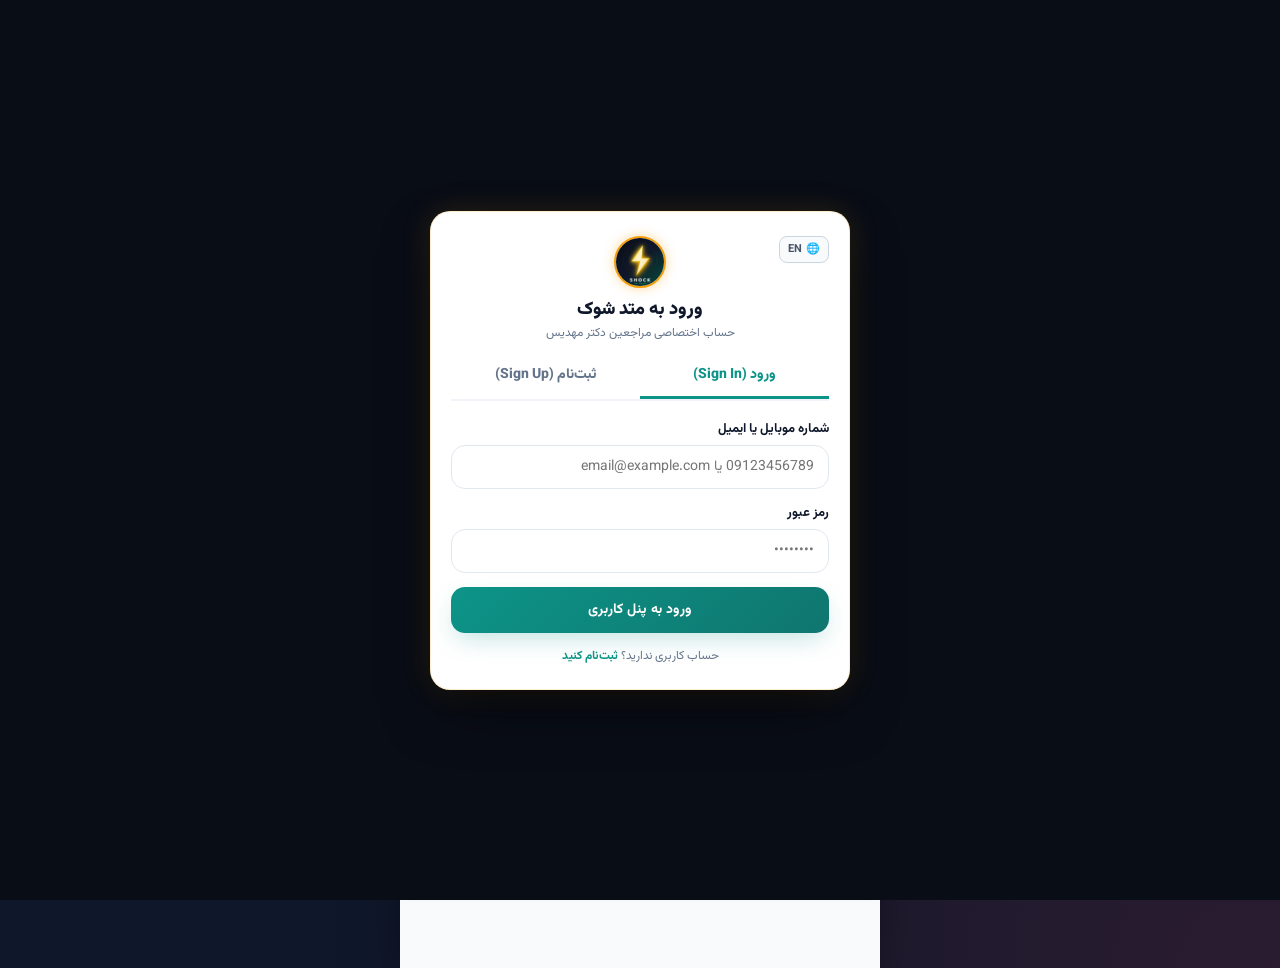
==== commit 56c5f41c: "big Update" ====
--- a/public/index.html
+++ b/public/index.html
@@ -78,9 +78,6 @@
           <span>📥</span>
           <span id="downloadBtnText" data-i18n="downloadApk">APK</span>
         </a>
-        <a href="doctor.html" style="font-size: 11px; text-decoration: none; background: #090d16; color: #facc15; border: 1px solid #f59e0b; padding: 4px 8px; border-radius: 8px; font-weight: 700;">
-          <span>⚡</span>
-        </a>
       </div>
     </header>
 
@@ -148,7 +145,7 @@
             <div class="stack-title">
               <span data-i18n="tasksHeader">🎯 وظایف انباشتی امروز</span>
             </div>
-            <div class="stack-count" id="completedTasksRatio">۰ از ۱ انجام شده</div>
+            <div class="stack-count" id="completedTasksRatio">۰ از ۹۰ انجام شده</div>
           </div>
           <p style="font-size: 12px; color: var(--text-muted); margin-bottom: 12px;" data-i18n="tasksDesc">
             تکنیک‌های هر روز به روزهای قبل اضافه می‌شوند تا سبک زندگی ماندگار شکل بگیرد:
@@ -241,16 +238,6 @@
               <span data-i18n="step5">تایید نهایی و بارگذاری در پنل مراجع</span>
             </div>
           </div>
-        </div>
-
-        <div class="card">
-          <div class="card-title" data-i18n="demoApproveTitle">تست سریع در دمو (ویژه بررسی کارفرما)</div>
-          <p style="font-size: 13px; color: var(--text-muted); line-height: 1.6; margin-bottom: 12px;" data-i18n="demoApproveDesc">
-            برای اینکه بتوانید فوراً خروجی تایید پزشک را تست کنید، می‌توانید از این دکمه شبیه‌ساز استفاده کنید:
-          </p>
-          <button class="btn-primary" onclick="simulateDoctorApproval()" data-i18n="demoApproveBtn">
-            ⚡ شبیه‌سازی تایید فوری رژیم توسط خانم دکتر
-          </button>
         </div>
       </section>
 
@@ -464,14 +451,10 @@
           </div>
 
           <div class="chat-messages" id="chatMessages">
-            <div class="chat-bubble doctor" data-i18n="chatInit1">
-              سلام دوست من! خسته نباشی. من و خانم دکتر اینجاییم تا هر سوال یا چالشی توی رژیم و تکنیک‌های روزت داری رو با هم حل کنیم. امروز چطور پیش رفت؟
-            </div>
-            <div class="chat-bubble user" data-i18n="chatInit2">
-              سلام خانم دکتر، تکنیک تنفس مربعی قبل از ناهار واقعا استرسم رو کم کرد. فقط سر کار گاهی یادم میره آب بخورم.
-            </div>
-            <div class="chat-bubble doctor" data-i18n="chatInit3">
-              آفرین به همتت! دقیقاً به همین خاطر روی گوشیت نوتیف یادآوری فرستادیم. بطری آب رو همیشه روی میز جلو چشمت بذار تا عادتت تثبیت بشه. عکس ناهارت رو هم بفرست تا بشقابت رو ببینم ❤️
+            <div id="chatEmptyState" class="chat-empty-state" style="text-align: center; padding: 70px 16px; color: #94a3b8;">
+              <div style="font-size: 40px; margin-bottom: 12px; opacity: 0.85;">💬</div>
+              <div style="font-weight: 800; font-size: 14px; color: #334155; margin-bottom: 6px;" data-i18n="chatEmptyTitle">گفتگوی مستقیم با خانم دکتر</div>
+              <div style="font-size: 12px; line-height: 1.6; color: #94a3b8;" data-i18n="chatEmptySub">هنوز پیامی ارسال نشده است.<br>هر سوال، چالش یا احساسی در طول روز داشتی، اینجا بنویس!</div>
             </div>
           </div>
 
@@ -520,7 +503,13 @@
     <div class="auth-modal">
       <button class="auth-modal-close" onclick="closeAuthModal()">✕</button>
       
-      <div style="text-align: center; margin-bottom: 12px;">
+      <div style="text-align: center; margin-bottom: 12px; position: relative;">
+        <!-- Auth Modal Language Switcher -->
+        <button onclick="toggleLanguage()" type="button" class="btn-auth-lang" style="position: absolute; top: 0; right: 0; background: #f8fafc; border: 1px solid #cbd5e1; border-radius: 8px; padding: 4px 8px; font-size: 11px; cursor: pointer; display: flex; align-items: center; gap: 4px; color: #475569; font-weight: 700;">
+          <span>🌐</span>
+          <span class="auth-lang-label">EN</span>
+        </button>
+
         <div style="width: 52px; height: 52px; border-radius: 50%; overflow: hidden; margin: 0 auto 8px; border: 2px solid #f59e0b; box-shadow: 0 0 12px rgba(245, 158, 11, 0.4);">
           <img src="icons/shock.jpg" style="width:100%;height:100%;object-fit:cover;">
         </div>
@@ -558,7 +547,7 @@
       <form id="signUpForm" class="auth-form" onsubmit="handleSignUp(event)">
         <div class="form-group">
           <label id="lblSignUpName" class="form-label" data-i18n="lblFullName">نام و نام خانوادگی</label>
-          <input type="text" id="signUpName" class="form-input" data-i18n-placeholder="signUpNamePlaceholder" placeholder="مثال: سارا محمدی" required>
+          <input type="text" id="signUpName" class="form-input" data-i18n-placeholder="signUpNamePlaceholder" placeholder="نام و نام خانوادگی" required>
         </div>
         <div class="form-group">
           <label id="lblSignUpPhone" class="form-label" data-i18n="lblIdentifier">شماره موبایل یا ایمیل</label>
--- a/public/style.css
+++ b/public/style.css
@@ -1241,6 +1241,24 @@
   visibility: visible;
 }
 
+.auth-modal-overlay.mandatory {
+  background: #090d16;
+  backdrop-filter: blur(20px);
+  z-index: 9999;
+  opacity: 1;
+  visibility: visible;
+}
+
+.auth-modal-overlay.mandatory .auth-modal-close {
+  display: none !important;
+}
+
+.auth-modal-overlay.mandatory .auth-modal {
+  transform: translateY(0) scale(1);
+  box-shadow: 0 25px 60px -15px rgba(0, 0, 0, 0.7), 0 0 30px rgba(245, 158, 11, 0.15);
+  border: 1px solid rgba(245, 158, 11, 0.2);
+}
+
 .auth-modal {
   width: 100%;
   max-width: 420px;
